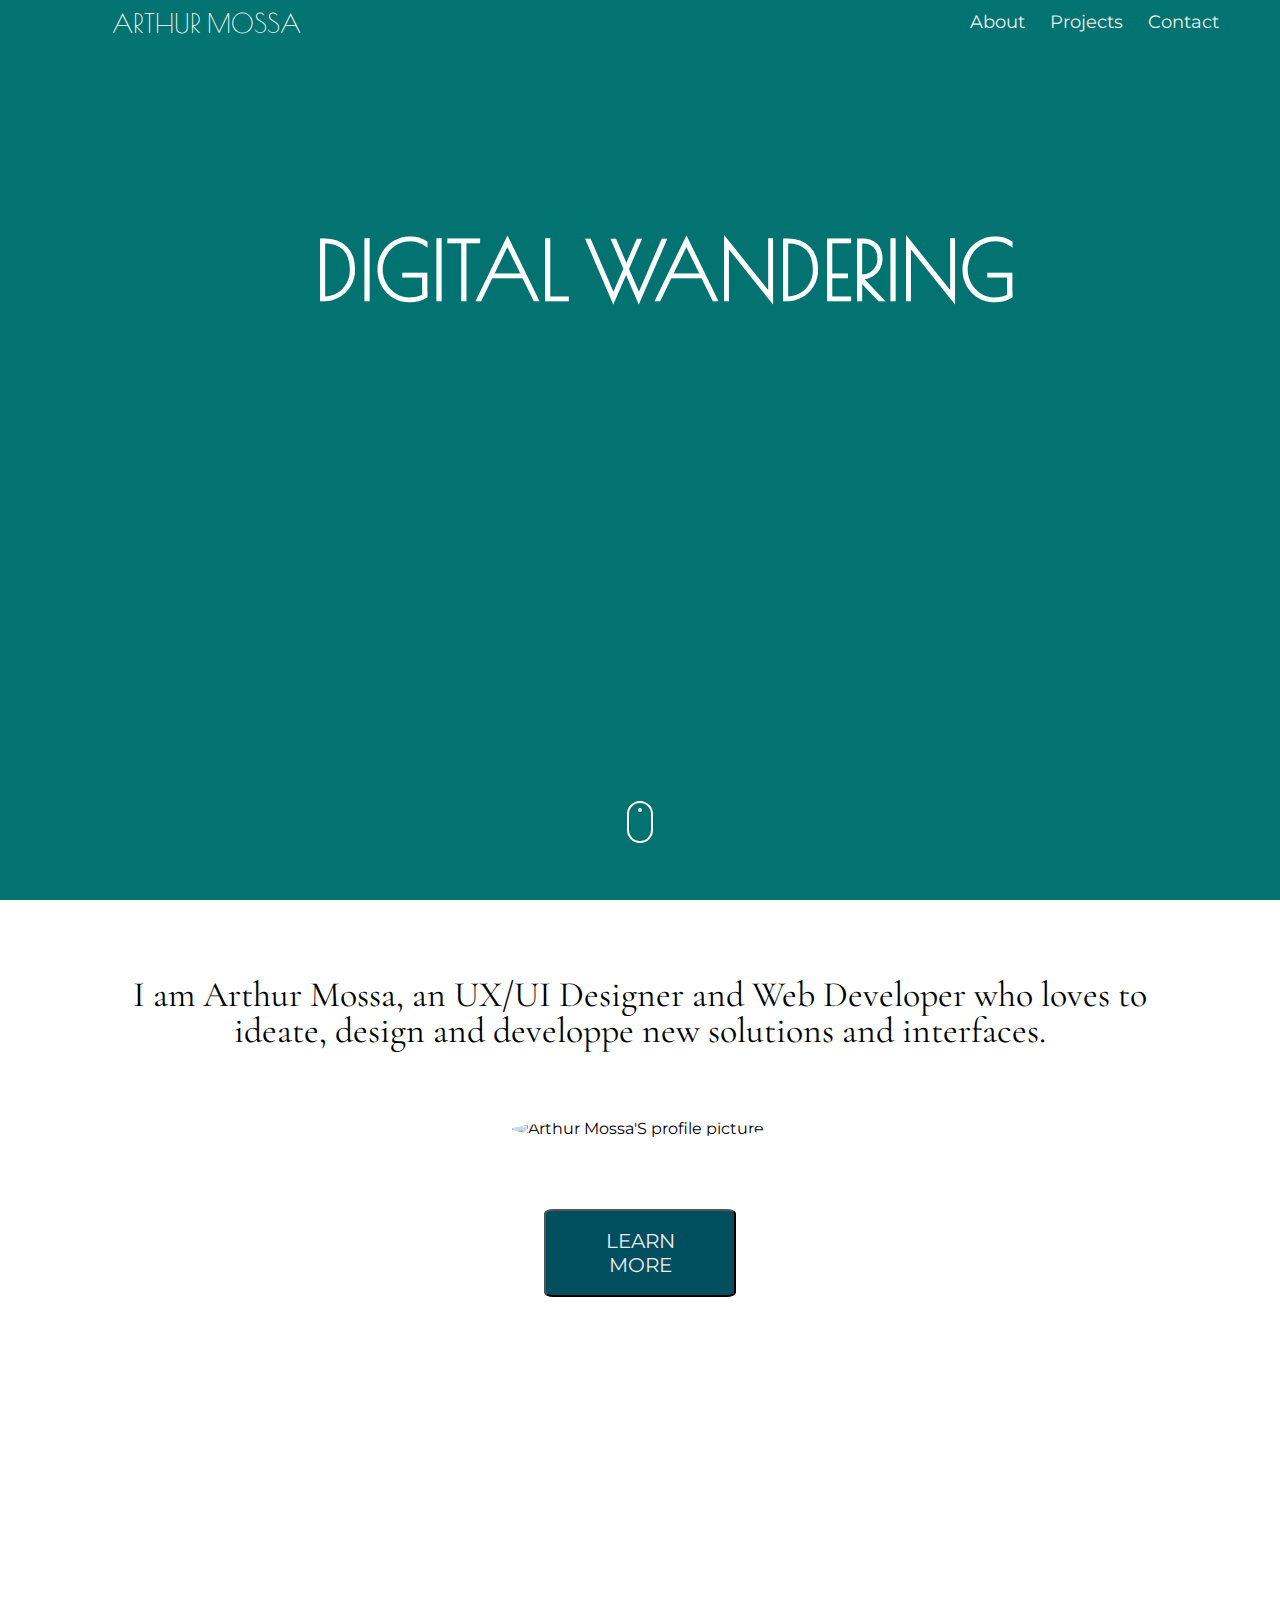
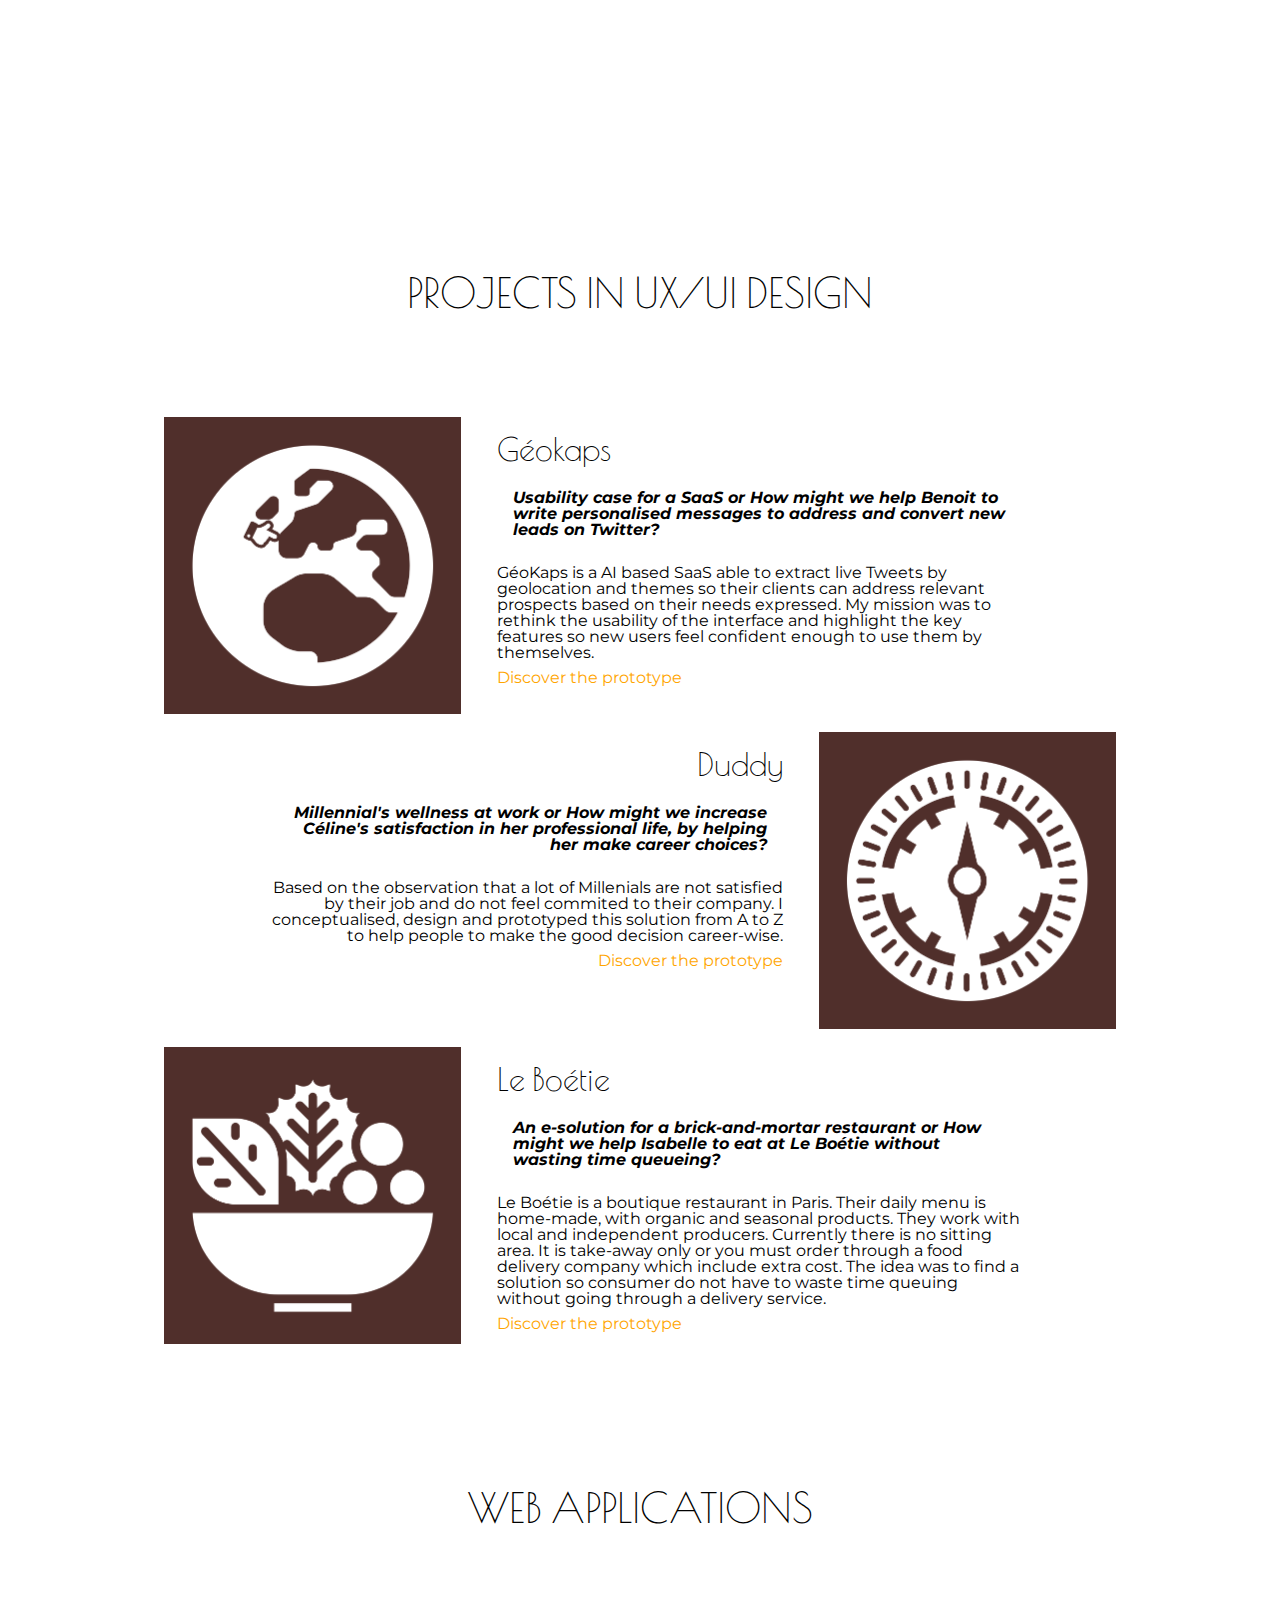
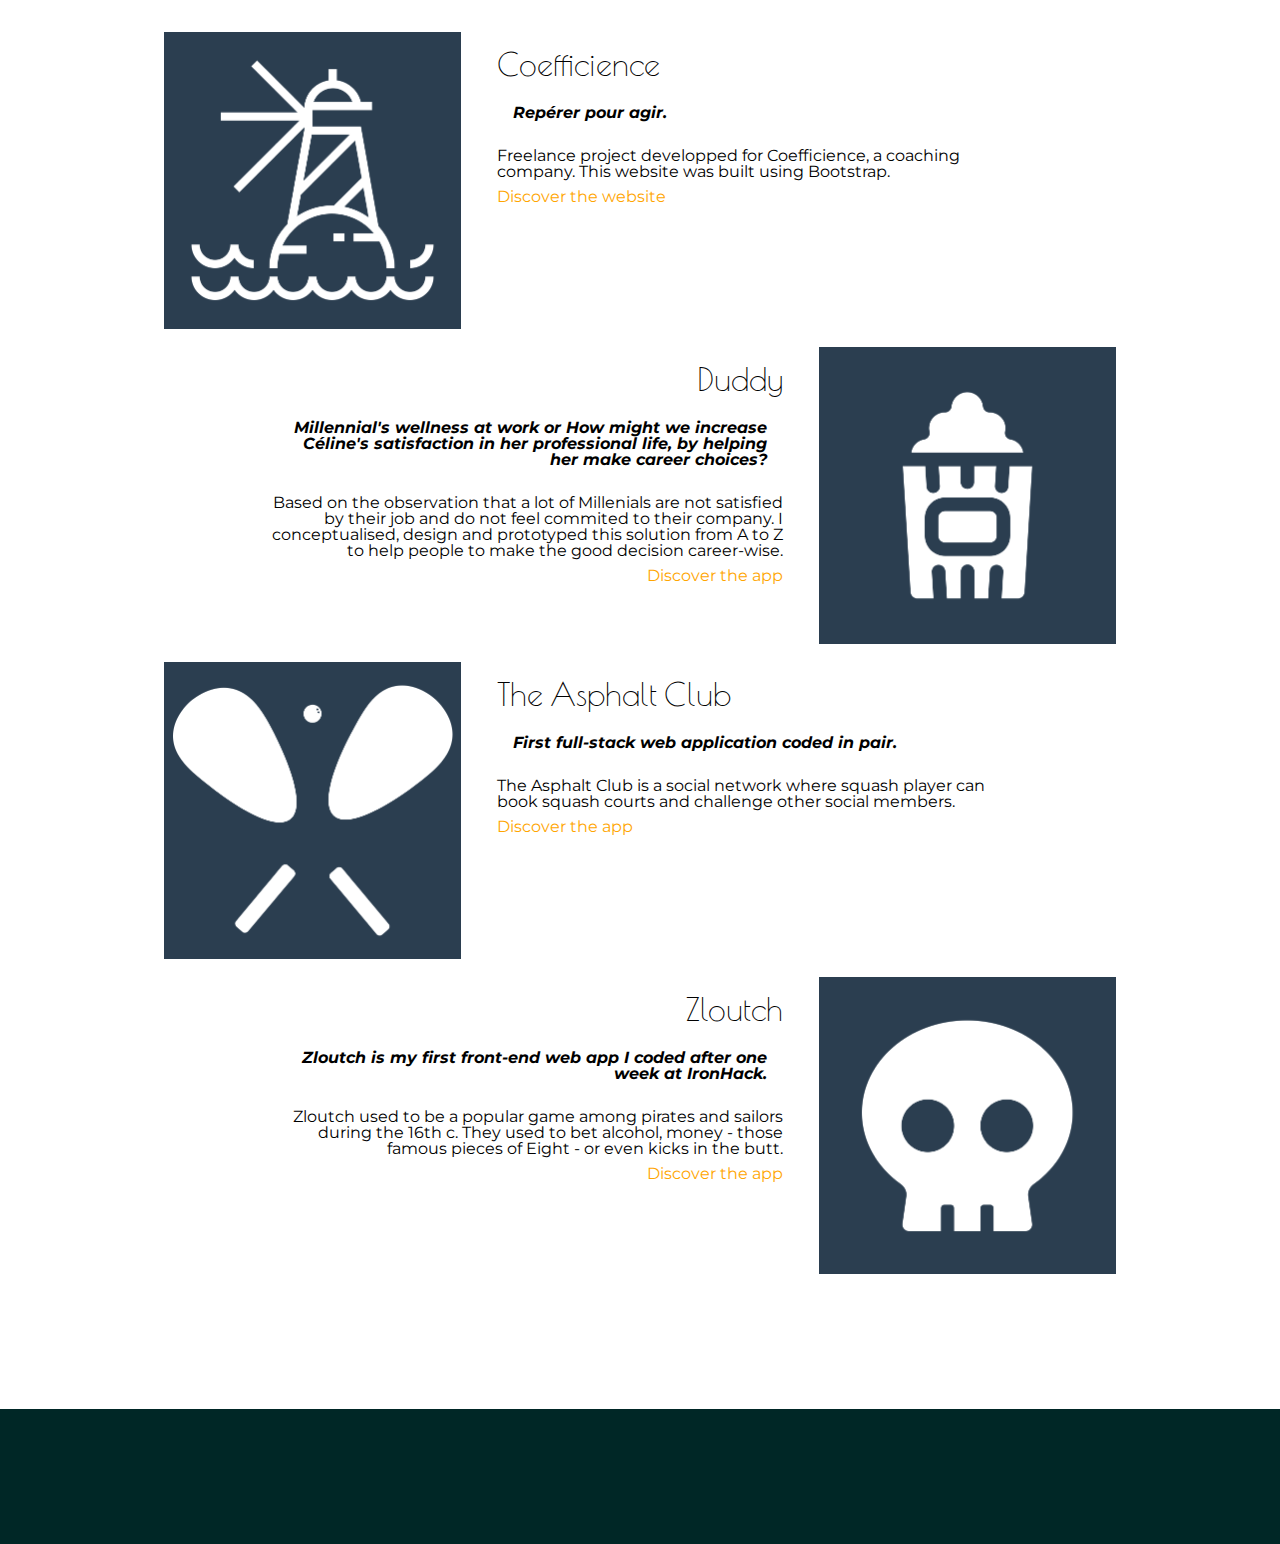
==== index.html @ cae5b8bb "Each projects upadted with links - missing 2nd project webdev" ====
<!DOCTYPE html>
<html lang="en">

<head>
  <meta charset="UTF-8" />
  <meta name="viewport" content="width=device-width, initial-scale=1.0" />
  <meta http-equiv="X-UA-Compatible" content="ie=edge" />
  <title>Arthur Mossa</title>

  <!-- link Google Font -->
  <link
    href="https://fonts.googleapis.com/css?family=Cormorant+Garamond|Montserrat|Playfair+Display|Poiret+One|Raleway|Roboto|Volkhov"
    rel="stylesheet" />

  <!-- link FontAwesome -->
  <link rel="stylesheet" href="https://use.fontawesome.com/releases/v5.8.1/css/all.css"
    integrity="sha384-50oBUHEmvpQ+1lW4y57PTFmhCaXp0ML5d60M1M7uH2+nqUivzIebhndOJK28anvf" crossorigin="anonymous" />

  <!-- link Reset sheet -->
  <link rel="stylesheet" href="css/reset.css" />

  <!-- link Styling sheet -->
  <link rel="stylesheet" href="css/style.css" />
</head>

<body>
  <header>
    <div class="artboard_navbar">
      <!-- this is my responsive navbar using just CSS and HTML -->
      <div class="nav">
        <input type="checkbox" id="nav-check" />
        <div class="nav-header">
          <div class="nav-title" id="logo">
            ARTHUR MOSSA
          </div>
        </div>

        <!-- burger button-->
        <div class="nav-btn">
          <label for="nav-check">
            <span></span>
            <span></span>
            <span></span>
          </label>
        </div>

        <div class="nav-links">
          <a href="#about">About</a>
          <a href="#projects">Projects</a>
          <a href="#contact">Contact</a>
        </div>
      </div>

      <!-- header: main picture and catch phrase -->

      <!-- <header> -->
      <h1>DIGITAL WANDERING</h1>
      <!-- <h3>
          Shall we put somme text here?
        </h3> -->
      <span class="mouse"></span>
    </div>

  </header>

  <main class="artboard">
    <!-- SECTION 1: WHO AM I -->
    <section id="about">
      <!-- Header About section  -->
      <div id="about_header">

        <div id="about_description_header">
          <h4>
            I am Arthur Mossa, an UX/UI Designer and Web Developer who
            loves to </br>ideate, design and developpe new solutions and
            interfaces.
          </h4>
        </div>
        <div id="img_container">
          <img src="./img/profil_pic/smilling_square.png" alt="Arthur Mossa'S profile picture" id="profile_pic" />
        </div>

        <div id="btn_cv">
          <button>
            <a href="./img/CV Arthur Mossa (EN) 2019.pdf" target="_blank">
              LEARN MORE
            </a>
          </button>
        </div>

      </div>
    </section>

    <!-- SECTION 2: MY UX/UI PROJECTS -->
    <section id="projects">
      <h3>PROJECTS IN UX/UI DESIGN</h3>

      <div class="card_left project_card">
        <img src="img/ux_ui/globe.png" alt="A globe displaying Europe" />

        <div class="text_card_left">
          <h2>Géokaps</h2>
          <h6>
            Usability case for a SaaS or How might we help Benoit to write
            personalised messages to address and convert new leads on Twitter?
          </h6>
          <p>
            GéoKaps is a AI based SaaS able to extract live Tweets by geolocation and themes so their clients can
            address relevant prospects based on their needs expressed.
            My mission was to rethink the usability of the interface and highlight the key features so new users feel
            confident enough to use them by themselves.
          </p>
          <a href="https://www.youtube.com/watch?v=MQBFed5r-iM" class="read_more" target="_blank">Discover the
            prototype</a>
        </div>
      </div>

      <div class="card_right project_card">
        <div class="text_card_right">
          <h2>Duddy</h2>
          <h6>
            Millennial's wellness at work or How might we increase Céline's
            satisfaction in her professional life, by helping her make career
            choices?
          </h6>
          <p>
            Based on the observation that a lot of Millenials are not satisfied by their job and do not feel commited
            to their company. I conceptualised, design and prototyped this solution from A to Z to help people to make
            the good decision career-wise.
          </p>

          <a href="https://youtu.be/adYXzMiNlMA" class="read_more" target="_blank">Discover the prototype</a>
        </div>
        <img src="img/ux_ui/compass_2.png" alt="A compass to navigate" />
      </div>
      <div class="card_left project_card">
        <img src="img/ux_ui/bowl.png" alt="A bowl with some salad" />

        <div class="text_card_left">
          <h2>Le Boétie</h2>
          <h6>
            An e-solution for a brick-and-mortar restaurant or How might we
            help Isabelle to eat at Le Boétie without wasting time queueing?
          </h6>
          <p>
            Le Boétie is a boutique restaurant in Paris. Their daily menu is home-made, with organic and seasonal
            products. They work with local and independent producers. Currently there is no sitting area. It is
            take-away only or you must order through a food delivery company which include extra cost. The idea was to
            find a solution so consumer do not have to waste time queuing without going through a delivery service.
          </p>
          <a href="https://youtu.be/seO9lm7j61E" class="read_more" target="_blank">Discover the prototype</a>
        </div>
      </div>

    </section>

    <!-- SECTION 3: MY WEB DEV PROJECTS -->
    <section id="projects">
      <h3>WEB APPLICATIONS</h3>
      <div class="card_left project_card">
        <img src="img/web_dev/lighthouse_3.png" alt="Lighthouse lighting during the night" />

        <div class="text_card_left">
          <h2>Coefficience</h2>
          <h6>
            Repérer pour agir.
          </h6>
          <p>
            Freelance project developped for Coefficience, a coaching company. This website was built using Bootstrap.
          </p>
          <a href="http://coefficience.net/" class="read_more" target="_blank">Discover the website</a>
        </div>
      </div>

      <div class="card_right project_card">
        <div class="text_card_right">
          <h2>Duddy</h2>
          <h6>
            Millennial's wellness at work or How might we increase Céline's
            satisfaction in her professional life, by helping her make career
            choices?
          </h6>
          <p>
            Based on the observation that a lot of Millenials are not satisfied by their job and do not feel commited
            to their company. I conceptualised, design and prototyped this solution from A to Z to help people to make
            the good decision career-wise.
          </p>

          <a href="https://youtu.be/adYXzMiNlMA" class="read_more" target="_blank">Discover the app</a>
        </div>
        <img src="img/web_dev/popcorn.png" alt="Pop-corn for a movie" />
      </div>

      <div class="card_left project_card">
        <img src="img/web_dev/squash.png" alt="Squash rackets" />

        <div class="text_card_left">
          <h2>The Asphalt Club</h2>
          <h6>
            First full-stack web application coded in pair.
          </h6>
          <p>
            The Asphalt Club is a social network where squash player can book squash courts and challenge other social
            members.
          </p>
          <a href="https://lit-cliffs-78173.herokuapp.com/" class="read_more" target="_blank">Discover the app</a>
        </div>
      </div>

      <div class="card_right project_card">
        <div class="text_card_right">
          <h2>Zloutch</h2>
          <h6>Zloutch is my first front-end web app I coded after one week at IronHack.</h6>
          <p>
            Zloutch used to be a popular game among pirates and sailors during the 16th c. They used to bet alcohol,
            money - those famous pieces of Eight - or even kicks in the butt.
          </p>

          <a href="https://qodibop.github.io/Zloutch/" class="read_more" target="_blank">Discover the app</a>
        </div>
        <img src="img/web_dev/skull.png" alt="Pirate Skull" />
      </div>
    </section>

  </main>

  <footer id="contact">
    <a href="linkedin.com/arthurmossa" target="_blank"><i class="fab fa-linkedin-in"></i></a>
    <a href="mailto:arthur.mossa@gmail.com" target="_blank"><i class="fas fa-envelope"></i></a>
    <a href="medium.com/@arthurmossa" target="_blank"><i class="fab fa-medium-m"></i></a>
    <a href="https://github.com/Qodibop/" target="_blank"><i class="fab fa-github"></i></a>
  </footer>
</body>

</html>
---- css/style.css ----
/* FONT FAMILIES SELECTION


font-family: 'Poiret One', cursive;
font-family: 'Cormorant Garamond', serif;
font-family: 'Montserrat', sans-serif;
(font-family: 'Raleway', sans-serif;)
font-family: 'Volkhov', serif;

OTHER FONTFACES CHOICES:

font-family: 'Playfair Display', serif;
font-family: 'Roboto', sans-serif;

 */

/* COLOR PANEL 
light_grey: rgb(151, 173, 156);
light_blue: rgb(2, 115, 113);
primary-blue: rgb(0, 78, 94);

dark_green: rgb(58, 55, 18);
black: rgb(11, 15, 24);

dark_brown: rgb(70, 54, 32);
light_brown: rgb(109, 70, 16);
*/

* {
  box-sizing: border-box;
}

body {
  margin: 0px;
  font-family: "Montserrat", sans-serif;
  font-size: 16px;
}

h1 {
  font-family: "Poiret One", cursive;
  font-size: 5rem;
  font-weight: 600;
  text-align: center;
  padding: 20vh 0 1.5rem;
  color: white;
}

h2 {
  font-family: "Poiret One", cursive;
  font-size: 2rem;
  padding: 1rem 0;
}

h3 {
  font-family: "Poiret One", cursive;
  font-size: 2.6rem;
  text-align: center;
  padding: 0.5rem 5vw 3vh;
  height: 15vh;
}

h4 {
  font-family: "Cormorant Garamond", serif;
  font-size: 2.8vw;
  text-align: center;
  padding: 2vh 10vw;
}

h5 {
  font-family: "Cormorant Garamond", serif;
  font-weight: bold;
  font-size: 1rem;
}

h6 {
  font-style: italic;
  font-weight: bold;
  margin: 0 1rem 1vh;
}

/* NAVBAR SECTION */

.artboard_navbar {
  padding-left: 8vw;
  padding-right: 4vw;
}

.nav {
  height: 50px;
  width: 100%;
  /* background-color: #4d4d4d; */
  position: relative;
}

.nav > .nav-header {
  display: inline;
}

.nav > .nav-header > .nav-title {
  font-family: "Poiret One", cursive;
  display: inline-block;
  font-size: 26px;
  color: #fff;
  padding: 10px 10px 10px 10px;
}

.nav > .nav-btn {
  display: none;
}

.nav > .nav-links {
  display: inline;
  float: right;
  font-size: 18px;
}

.nav > .nav-links > a {
  display: inline-block;
  padding: 13px 10px 13px 10px;
  text-decoration: none;
  color: #efefef;
}

.nav > .nav-links > a:hover {
  color: orange;
  text-decoration: underline;
  weight: 400;
}

.nav > #nav-check {
  display: none;
}

@media (max-width: 700px) {
  .nav > .nav-btn {
    display: inline-block;
    position: absolute;
    right: 0px;
    top: 0px;
  }
  .nav > .nav-btn > label {
    display: inline-block;
    width: 50px;
    height: 50px;
    padding: 13px;
  }
  .nav > .nav-btn > label:hover,
  .nav #nav-check:checked ~ .nav-btn > label {
    background-color: rgba(0, 0, 0, 0.3);
  }
  .nav > .nav-btn > label > span {
    display: block;
    width: 25px;
    height: 10px;
    border-top: 2px solid #eee;
  }
  .nav > .nav-links {
    position: absolute;
    display: block;
    width: 100%;
    background-color: #333;
    height: 0px;
    transition: all 0.3s ease-in;
    overflow-y: hidden;
    top: 50px;
    left: 0px;
  }
  .nav > .nav-links > a {
    display: block;
    width: 100%;
  }
  .nav > #nav-check:not(:checked) ~ .nav-links {
    height: 0px;
  }
  .nav > #nav-check:checked ~ .nav-links {
    height: calc(100vh - 50px);
    overflow-y: auto;
  }
}

/* HEADER SECTION */

header {
  background-color: rgb(2, 115, 113); /* Used if the image is unavailable */
  /* min-height: calc(100vh - 50px); */
  background-image: url(../img/bg_adventure.png);
  min-height: 100vh;
  background-position: center; /* Center the image */
  background-repeat: no-repeat; /* Do not repeat the image */
  background-size: cover; /* Resize the background image to cover the entire container */
}

/* SCROLL BEAN */
.mouse {
  width: 26px;
  height: 42px;
  border: 2px solid #fff;
  border-radius: 24px;
  position: absolute;
  bottom: 0;
  left: 50%;
  transform: translate(-50%, -50%);
  cursor: pointer;
  margin-bottom: 4vh;
}
.mouse:after {
  content: "";
  position: absolute;
  top: 5px;
  left: 50%;
  margin-left: -2px;
  background-color: #fff;
  border-radius: 100%;
  width: 4px;
  height: 4px;
  opacity: 1;
  -webkit-transform: translateY(0px) scaleY(1) scaleX(1) translateZ(0px);
  transform: translateY(0px) scaleY(1) scaleX(1) translateZ(0px);
  -webkit-animation: scroll 1.5s -1s cubic-bezier(0.68, -0.55, 0.265, 1.55) infinite;
  animation: scroll 1.5s -1s cubic-bezier(0.68, -0.55, 0.265, 1.55) infinite;
}
@-webkit-keyframes scroll {
  0%,
  20% {
    -webkit-transform: translateY(0px) scaleY(1) scaleX(1) translateZ(0px);
    transform: translateY(0px) scaleY(1) scaleX(1) translateZ(0px);
  }
  10% {
    -webkit-transform: translateY(0px) scaleY(1.2) scaleX(1.2) translateZ(0px);
    transform: translateY(0px) scaleY(1.2) scaleX(1.2) translateZ(0px);
    opacity: 1;
  }
  100% {
    -webkit-transform: translateY(20px) scaleY(2.5) scaleX(0.5) translateZ(0px);
    transform: translateY(20px) scaleY(2.5) scaleX(0.5) translateZ(0px);
    opacity: 0.01;
  }
}
@keyframes scroll {
  0%,
  20% {
    -webkit-transform: translateY(0px) scaleY(1) scaleX(1) translateZ(0px);
    transform: translateY(0px) scaleY(1) scaleX(1) translateZ(0px);
  }
  10% {
    -webkit-transform: translateY(0px) scaleY(1.2) scaleX(1.2) translateZ(0px);
    transform: translateY(0px) scaleY(1.2) scaleX(1.2) translateZ(0px);
    opacity: 1;
  }
  100% {
    -webkit-transform: translateY(20px) scaleY(2.5) scaleX(0.5) translateZ(0px);
    transform: translateY(20px) scaleY(2.5) scaleX(0.5) translateZ(0px);
    opacity: 0.01;
  }
}
/* SECTION 1: ABOUT */

#about {
  min-height: 100vh;
  margin: 2rem 0;
  display: flex;
  flex-direction: column;
  align-content: center;
}

#about_header > img {
  margin-left: 5%;
}

#about_description_header {
  display: flex;
  flex-direction: column;
  margin: 3vh 0 6vh;
}

#img_container {
  display: flex;
  justify-content: center;
}

#profile_pic {
  width: 20vw;
  border-radius: 100%;
  margin: 0 1vw;
}

#btn_cv {
  display: flex;
  justify-content: center;
}

button > a {
  color: #efefef;
  text-decoration: none;
}

#btn_cv > button {
  width: 15vw;
  padding: 2vh 2vw;
  background-color: rgb(0, 78, 94);
  font-family: "Montserrat", sans-serif;
  font-size: 20px;
  color: #efefef;
  border-radius: 5%;
  text-decoration: none;
  margin: 8vh 0;
}

/* SECTION 2: PORTFOLIO */

#projects {
  min-height: 100vh;
  margin-bottom: 15vh;
}
.card_left,
.card_right {
  display: flex;
  flex-direction: row;
  max-height: 33vh;
}

.card_left > img,
.card_right > img {
  max-width: 33vh;
  margin: 0 4vh;
}

.text_card_right {
  text-align: right;
}

.text_card_right > p,
.text_card_right > h6 {
  padding: 1vh 0 1vh 10vw;
}

.text_card_left > p,
.text_card_left > h6 {
  padding: 1vh 10vw 1vh 0;
}

/* .text_card_left > h2 {
  padding: 0 0 ;
} */
.text_card_right > h2 {
  text-align: right;
}

.project_card {
  margin: 2vh 10vw;
}

.read_more {
  color: orange;
  text-decoration: none;
  margin-top: 2vh;
}

.read_more:hover {
  color: orange;
  text-decoration: underline;
  margin-top: 2vh;
}
/* FOOTER */

footer {
  background-color: #002726;
  height: 15vh;
  display: flex;
  flex-direction: row;
  justify-content: center;
}

footer > a {
  margin: auto 2rem;
}

footer > a > i {
  font-size: 2rem;
  text-decoration: none;
  color: white;
}
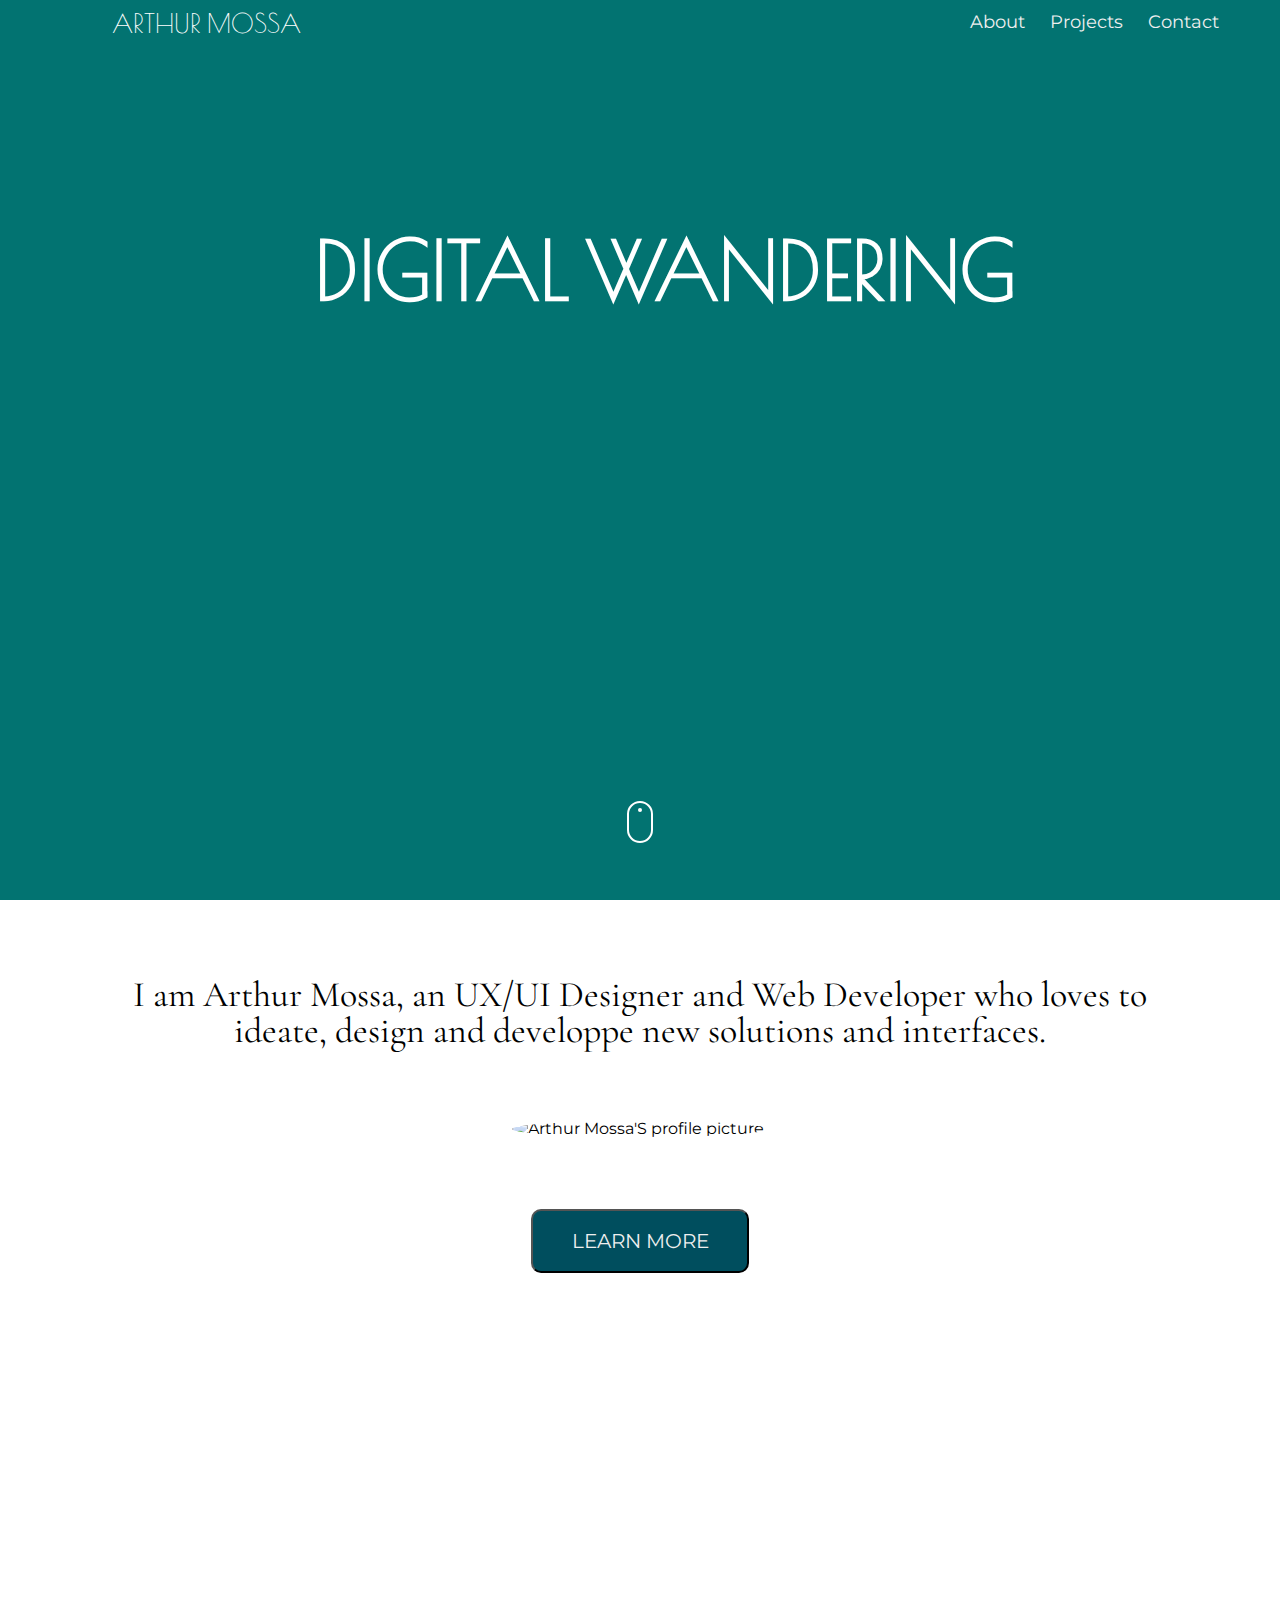
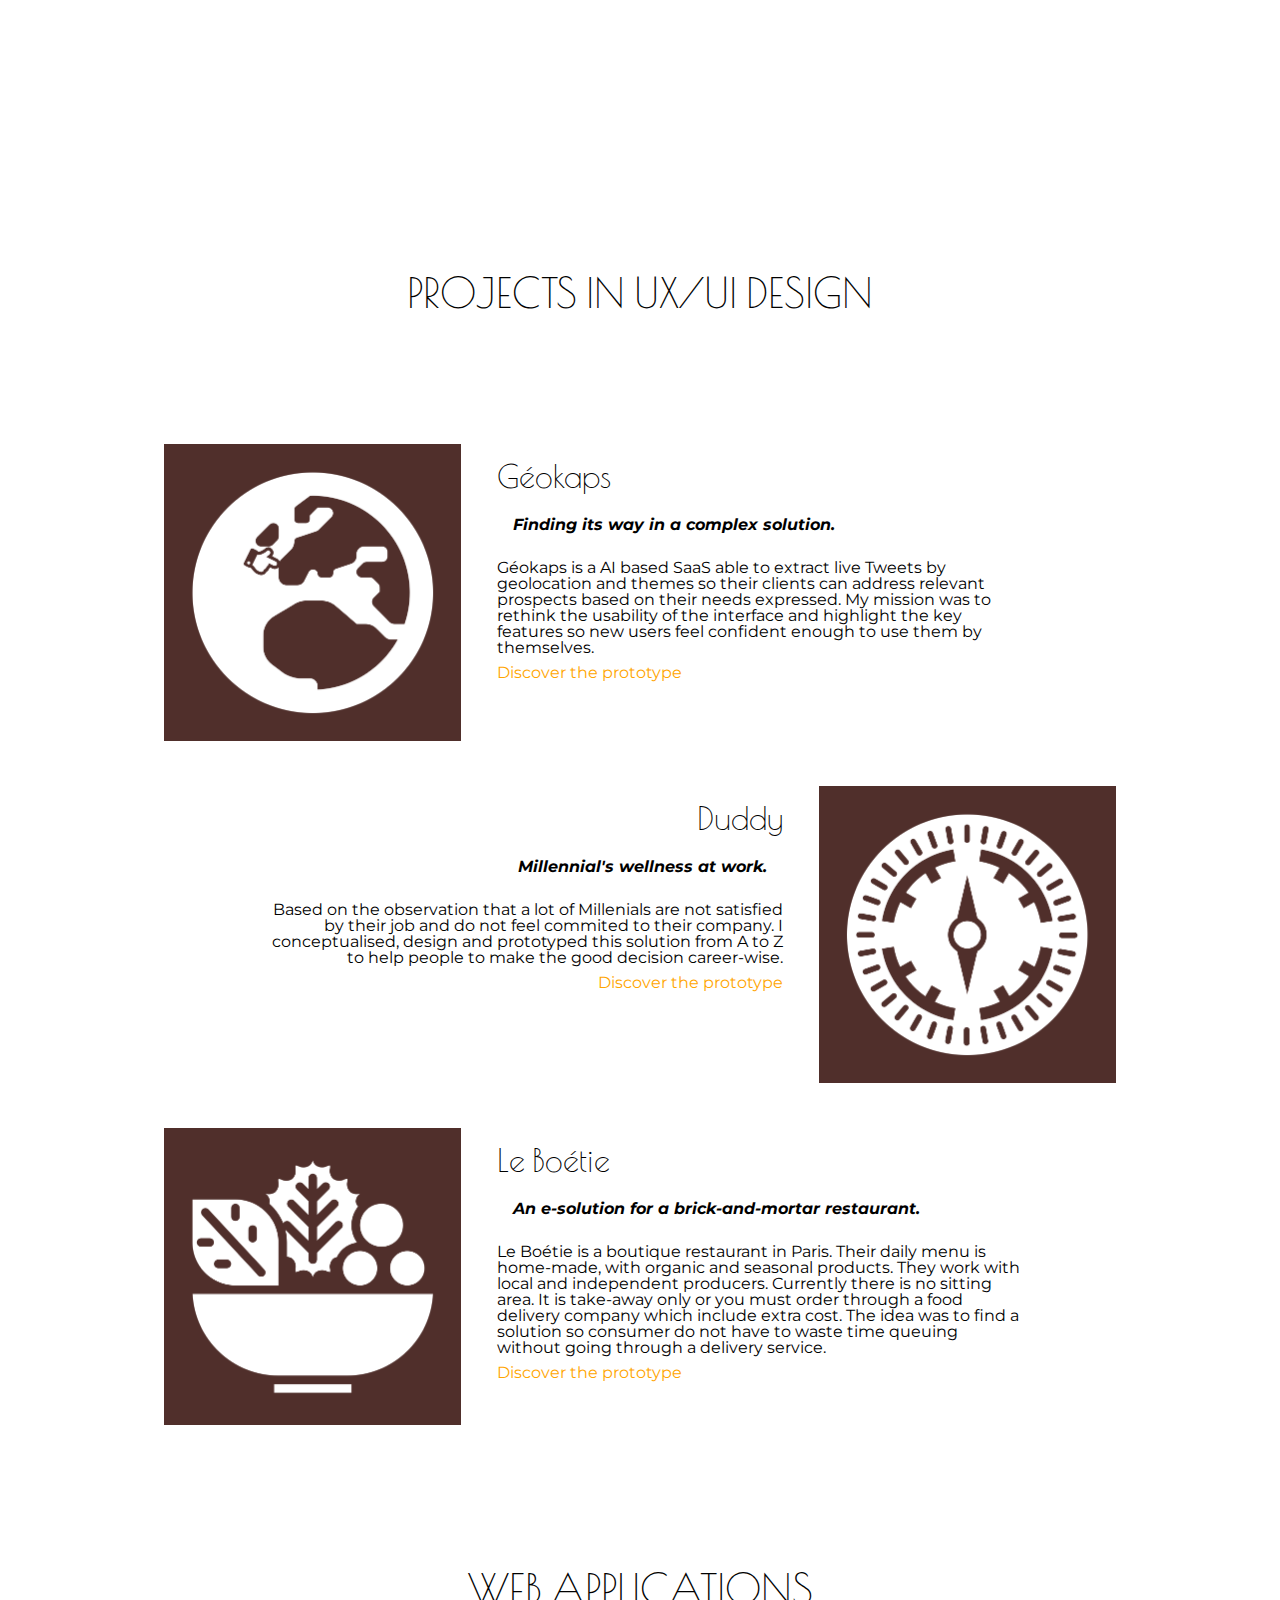
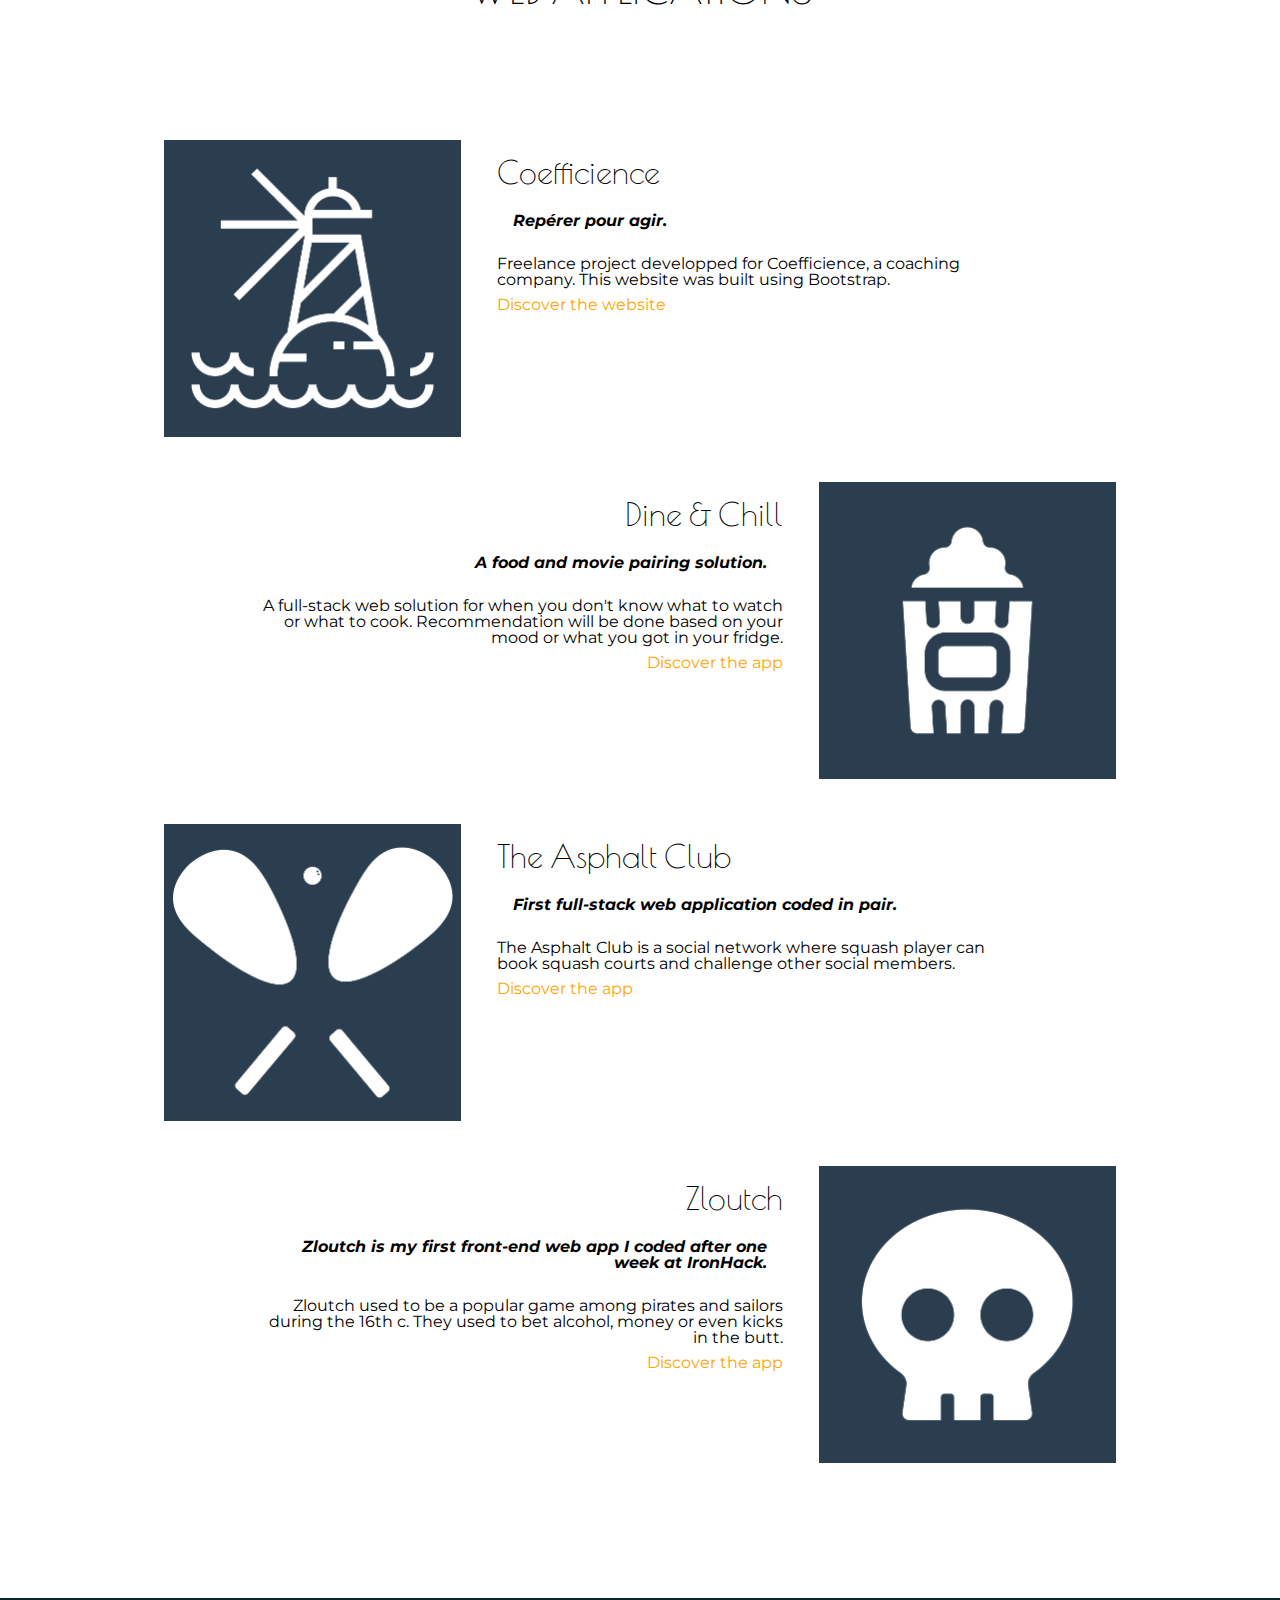
==== commit edf2eab0: "Portfolio version Beta 1.0" ====
--- a/index.html
+++ b/index.html
@@ -101,11 +101,10 @@
         <div class="text_card_left">
           <h2>Géokaps</h2>
           <h6>
-            Usability case for a SaaS or How might we help Benoit to write
-            personalised messages to address and convert new leads on Twitter?
-          </h6>
-          <p>
-            GéoKaps is a AI based SaaS able to extract live Tweets by geolocation and themes so their clients can
+            Finding its way in a complex solution.
+          </h6>
+          <p>
+            Géokaps is a AI based SaaS able to extract live Tweets by geolocation and themes so their clients can
             address relevant prospects based on their needs expressed.
             My mission was to rethink the usability of the interface and highlight the key features so new users feel
             confident enough to use them by themselves.
@@ -119,9 +118,7 @@
         <div class="text_card_right">
           <h2>Duddy</h2>
           <h6>
-            Millennial's wellness at work or How might we increase Céline's
-            satisfaction in her professional life, by helping her make career
-            choices?
+            Millennial's wellness at work.
           </h6>
           <p>
             Based on the observation that a lot of Millenials are not satisfied by their job and do not feel commited
@@ -139,8 +136,7 @@
         <div class="text_card_left">
           <h2>Le Boétie</h2>
           <h6>
-            An e-solution for a brick-and-mortar restaurant or How might we
-            help Isabelle to eat at Le Boétie without wasting time queueing?
+            An e-solution for a brick-and-mortar restaurant.
           </h6>
           <p>
             Le Boétie is a boutique restaurant in Paris. Their daily menu is home-made, with organic and seasonal
@@ -174,21 +170,19 @@
 
       <div class="card_right project_card">
         <div class="text_card_right">
-          <h2>Duddy</h2>
-          <h6>
-            Millennial's wellness at work or How might we increase Céline's
-            satisfaction in her professional life, by helping her make career
-            choices?
-          </h6>
-          <p>
-            Based on the observation that a lot of Millenials are not satisfied by their job and do not feel commited
-            to their company. I conceptualised, design and prototyped this solution from A to Z to help people to make
-            the good decision career-wise.
-          </p>
-
-          <a href="https://youtu.be/adYXzMiNlMA" class="read_more" target="_blank">Discover the app</a>
-        </div>
-        <img src="img/web_dev/popcorn.png" alt="Pop-corn for a movie" />
+          <h2>Dine & Chill</h2>
+          <h6>
+            A food and movie pairing solution.
+          </h6>
+          <p>
+            A full-stack web solution for when you don't know what to watch or what to cook. Recommendation will be done
+            based on your mood or what you got in your fridge.
+          </p>
+
+          <a href="https://github.com/dudydude/arthur-and-arthur-3rd-project" class="read_more" target="_blank">Discover
+            the app</a>
+        </div>
+        <img src="img/web_dev/popcorn.png" alt="Pop-corn to eat in front of a movie" />
       </div>
 
       <div class="card_left project_card">
@@ -213,7 +207,7 @@
           <h6>Zloutch is my first front-end web app I coded after one week at IronHack.</h6>
           <p>
             Zloutch used to be a popular game among pirates and sailors during the 16th c. They used to bet alcohol,
-            money - those famous pieces of Eight - or even kicks in the butt.
+            money or even kicks in the butt.
           </p>
 
           <a href="https://qodibop.github.io/Zloutch/" class="read_more" target="_blank">Discover the app</a>
--- a/css/style.css
+++ b/css/style.css
@@ -295,13 +295,12 @@
 }
 
 #btn_cv > button {
-  width: 15vw;
-  padding: 2vh 2vw;
+  padding: 2vh 3vw;
   background-color: rgb(0, 78, 94);
   font-family: "Montserrat", sans-serif;
   font-size: 20px;
   color: #efefef;
-  border-radius: 5%;
+  border-radius: 10px;
   text-decoration: none;
   margin: 8vh 0;
 }
@@ -317,6 +316,7 @@
   display: flex;
   flex-direction: row;
   max-height: 33vh;
+  margin: 5vh 10vw;
 }
 
 .card_left > img,
@@ -339,15 +339,8 @@
   padding: 1vh 10vw 1vh 0;
 }
 
-/* .text_card_left > h2 {
-  padding: 0 0 ;
-} */
 .text_card_right > h2 {
   text-align: right;
-}
-
-.project_card {
-  margin: 2vh 10vw;
 }
 
 .read_more {
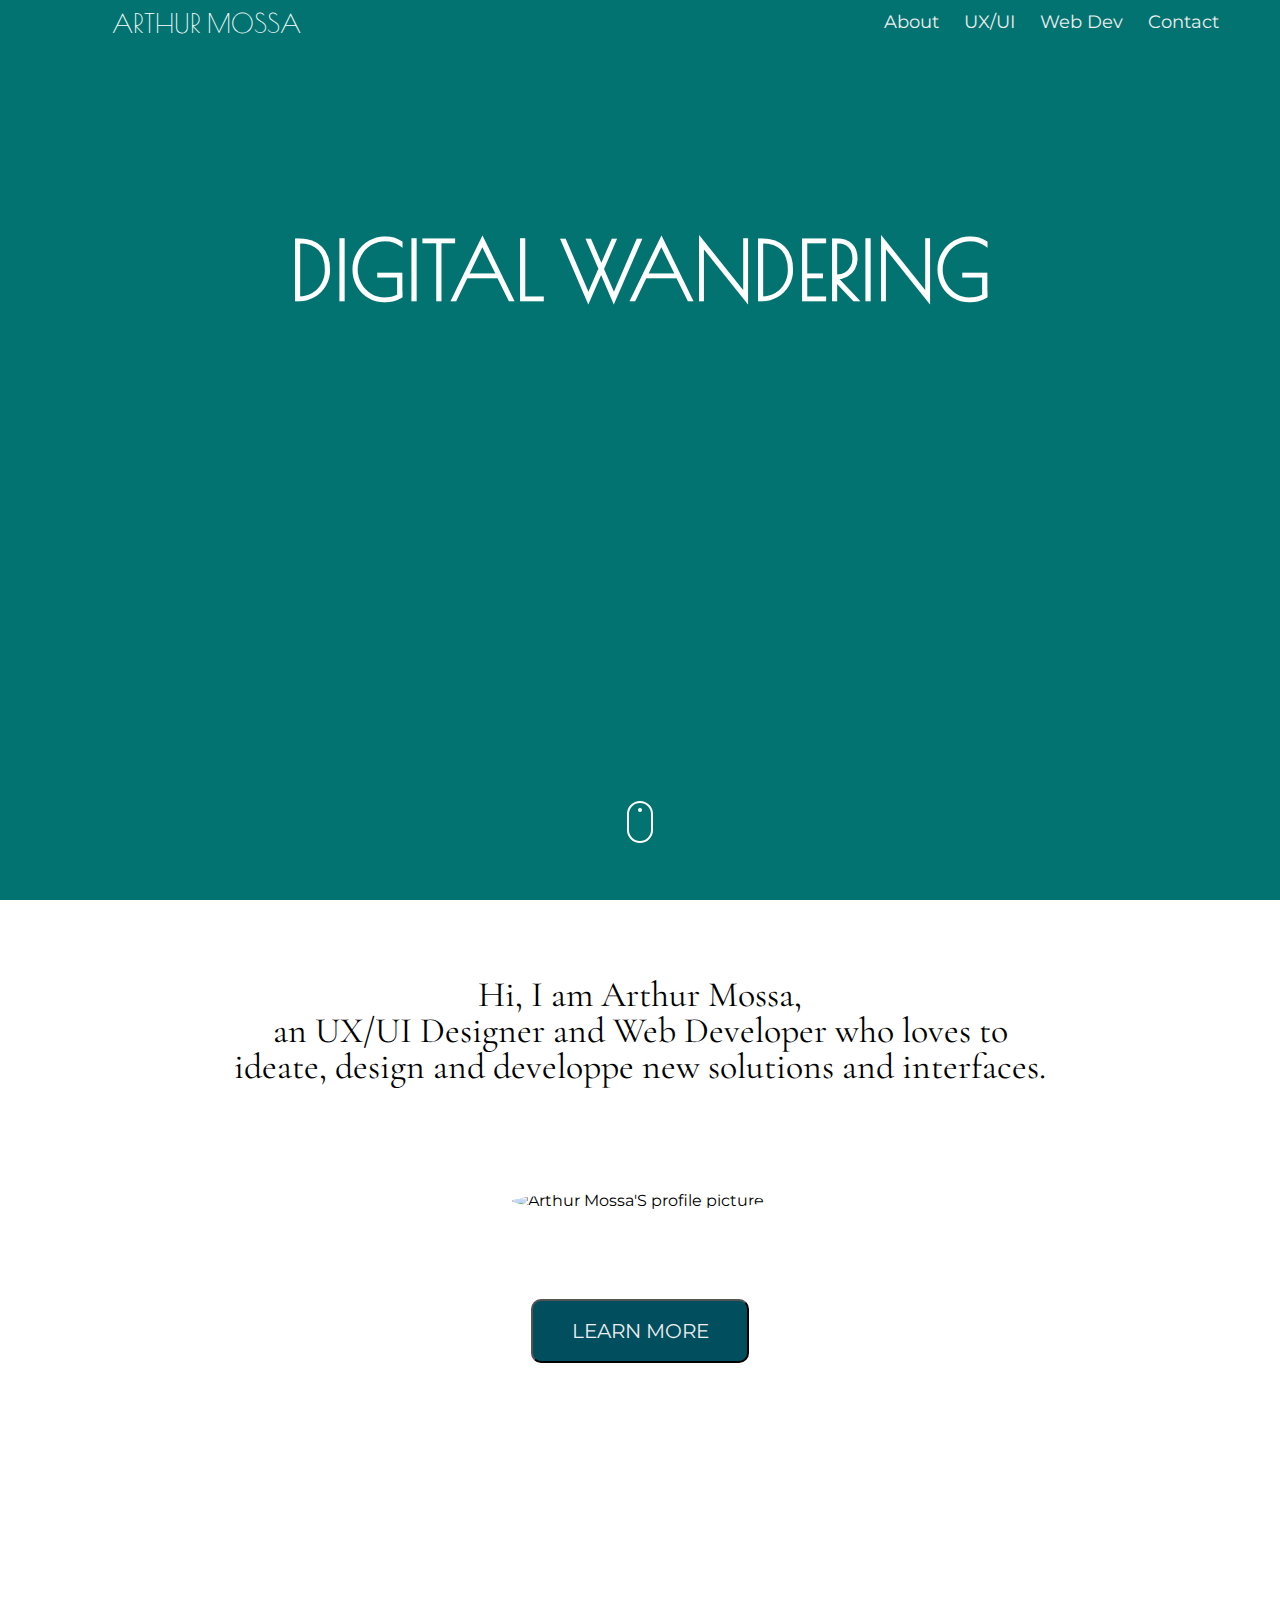
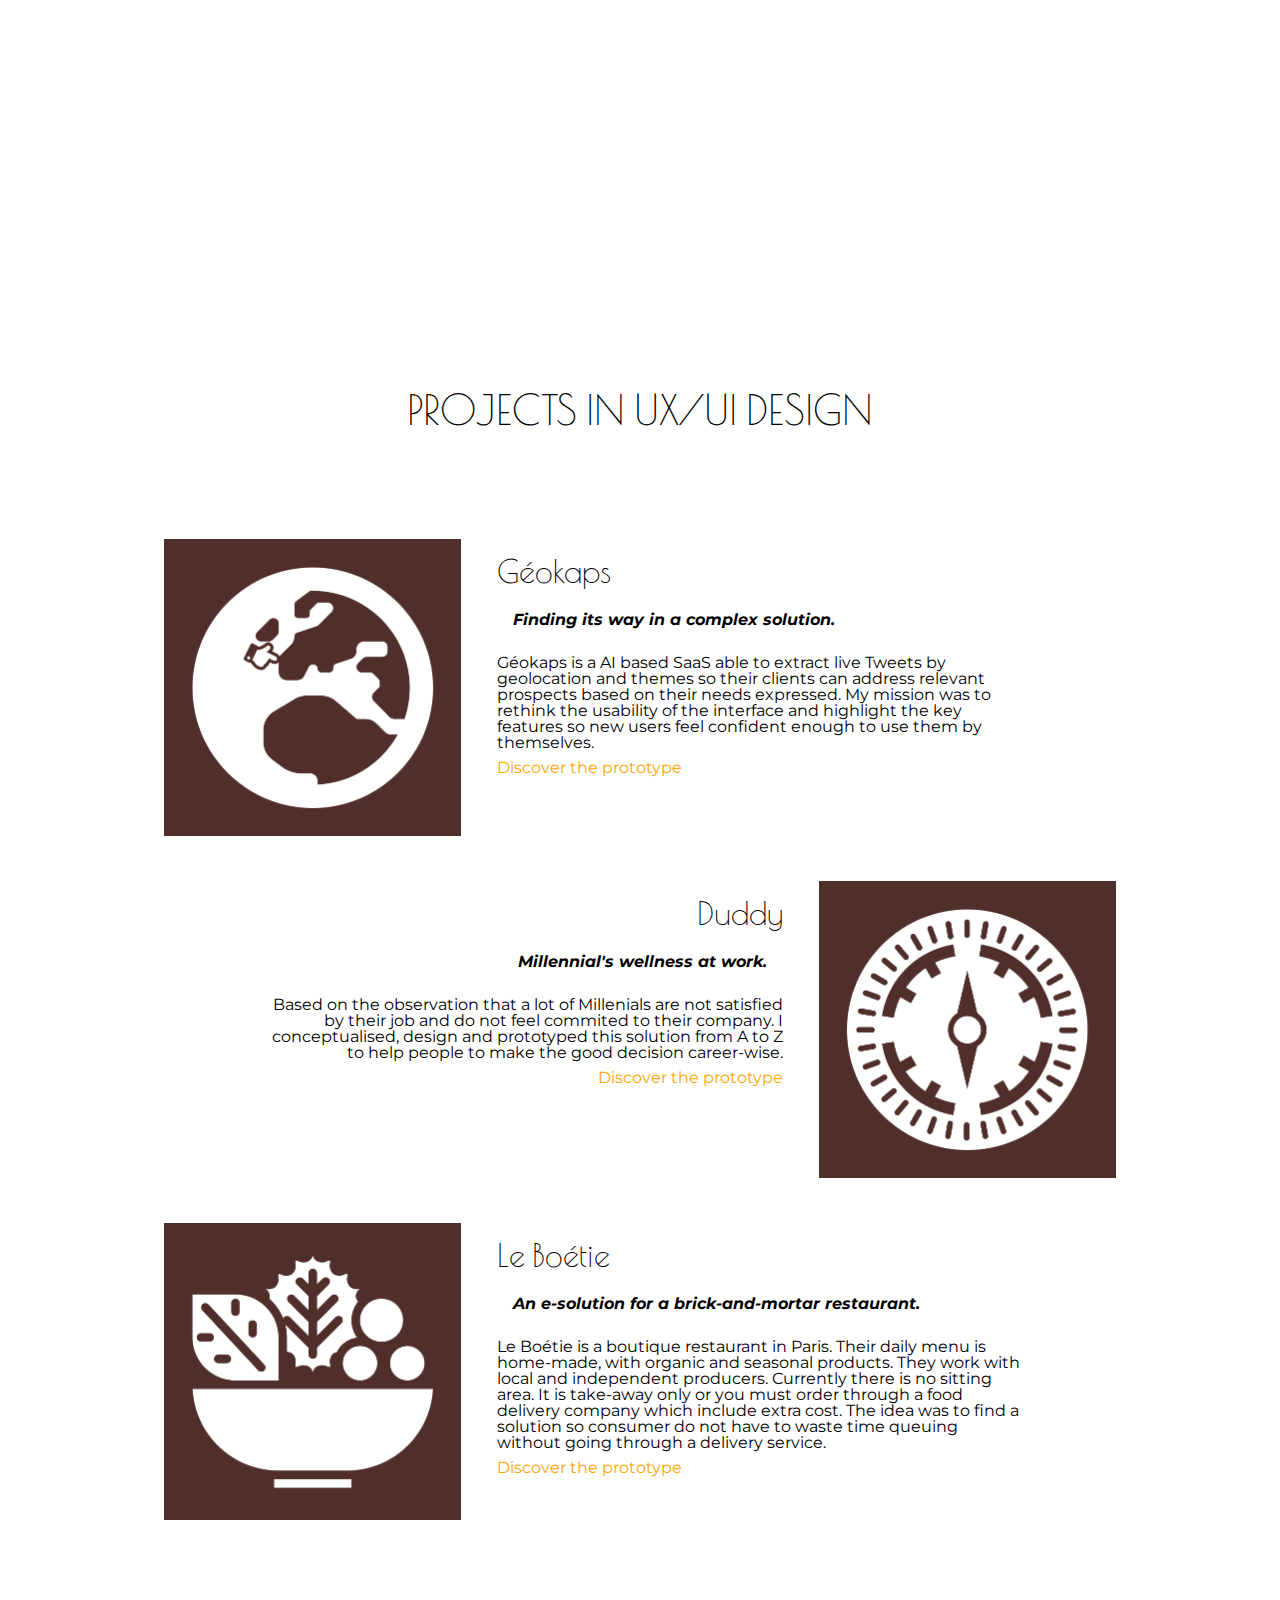
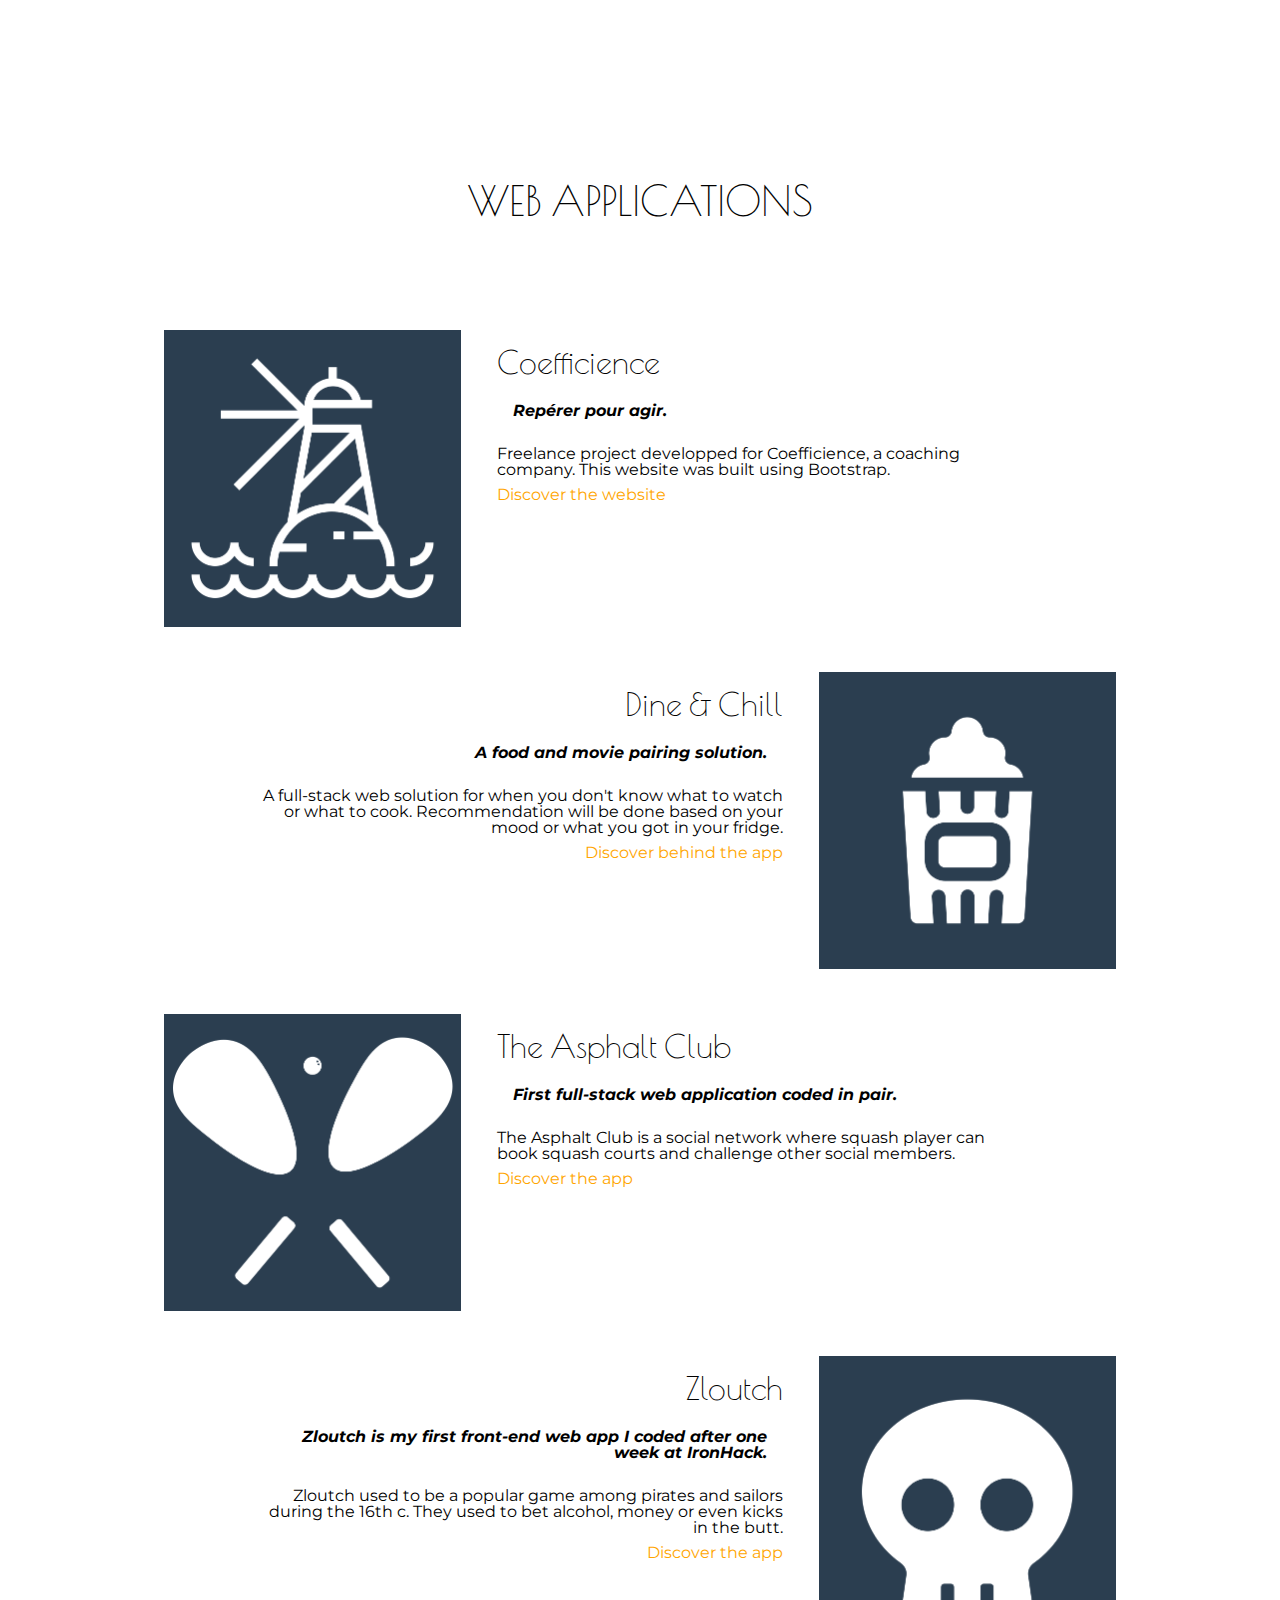
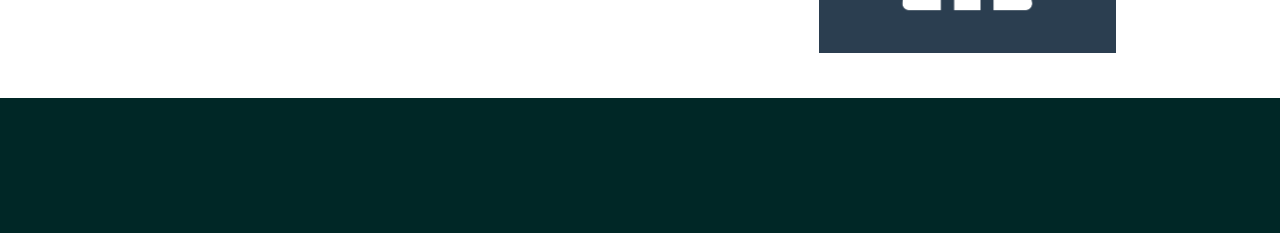
==== commit 861826bf: "Arthur Mossa Beta 2.0" ====
--- a/index.html
+++ b/index.html
@@ -46,7 +46,8 @@
 
         <div class="nav-links">
           <a href="#about">About</a>
-          <a href="#projects">Projects</a>
+          <a href="#projects_uxui">UX/UI</a>
+          <a href="#projects_webdev">Web Dev</a>
           <a href="#contact">Contact</a>
         </div>
       </div>
@@ -71,7 +72,7 @@
 
         <div id="about_description_header">
           <h4>
-            I am Arthur Mossa, an UX/UI Designer and Web Developer who
+            Hi, I am Arthur Mossa, </br>an UX/UI Designer and Web Developer who
             loves to </br>ideate, design and developpe new solutions and
             interfaces.
           </h4>
@@ -91,8 +92,10 @@
       </div>
     </section>
 
+    <div class="separator_top"></div>
+
     <!-- SECTION 2: MY UX/UI PROJECTS -->
-    <section id="projects">
+    <section id="projects_uxui">
       <h3>PROJECTS IN UX/UI DESIGN</h3>
 
       <div class="card_left project_card">
@@ -130,10 +133,10 @@
         </div>
         <img src="img/ux_ui/compass_2.png" alt="A compass to navigate" />
       </div>
-      <div class="card_left project_card">
+      <div class="card_left project_card last_card">
         <img src="img/ux_ui/bowl.png" alt="A bowl with some salad" />
 
-        <div class="text_card_left">
+        <div class="text_card_left ">
           <h2>Le Boétie</h2>
           <h6>
             An e-solution for a brick-and-mortar restaurant.
@@ -150,8 +153,10 @@
 
     </section>
 
+    <div class="separator_middle"></div>
+
     <!-- SECTION 3: MY WEB DEV PROJECTS -->
-    <section id="projects">
+    <section id="projects_webdev">
       <h3>WEB APPLICATIONS</h3>
       <div class="card_left project_card">
         <img src="img/web_dev/lighthouse_3.png" alt="Lighthouse lighting during the night" />
@@ -175,12 +180,13 @@
             A food and movie pairing solution.
           </h6>
           <p>
-            A full-stack web solution for when you don't know what to watch or what to cook. Recommendation will be done
+            A full-stack web solution for when you don't know what to watch or what to cook. Recommendation will be
+            done
             based on your mood or what you got in your fridge.
           </p>
 
           <a href="https://github.com/dudydude/arthur-and-arthur-3rd-project" class="read_more" target="_blank">Discover
-            the app</a>
+            behind the app</a>
         </div>
         <img src="img/web_dev/popcorn.png" alt="Pop-corn to eat in front of a movie" />
       </div>
@@ -224,6 +230,7 @@
     <a href="medium.com/@arthurmossa" target="_blank"><i class="fab fa-medium-m"></i></a>
     <a href="https://github.com/Qodibop/" target="_blank"><i class="fab fa-github"></i></a>
   </footer>
+
 </body>
 
 </html>--- a/css/style.css
+++ b/css/style.css
@@ -80,16 +80,19 @@
 
 /* NAVBAR SECTION */
 
-.artboard_navbar {
+/* .artboard_navbar {
   padding-left: 8vw;
   padding-right: 4vw;
-}
+} */
 
 .nav {
   height: 50px;
   width: 100%;
-  /* background-color: #4d4d4d; */
-  position: relative;
+  /* background-color: rgba(0, 39, 38, 0.6);
+position: fixed;
+  z-index: 99; */
+  padding-left: 8vw;
+  padding-right: 4vw;
 }
 
 .nav > .nav-header {
@@ -183,11 +186,12 @@
 header {
   background-color: rgb(2, 115, 113); /* Used if the image is unavailable */
   /* min-height: calc(100vh - 50px); */
-  background-image: url(../img/bg_adventure.png);
+  background-image: url(../img/backgrounds/bg_adventure.png);
   min-height: 100vh;
   background-position: center; /* Center the image */
   background-repeat: no-repeat; /* Do not repeat the image */
   background-size: cover; /* Resize the background image to cover the entire container */
+  background-attachment: fixed;
 }
 
 /* SCROLL BEAN */
@@ -270,7 +274,7 @@
 #about_description_header {
   display: flex;
   flex-direction: column;
-  margin: 3vh 0 6vh;
+  margin: 3vh 0 10vh;
 }
 
 #img_container {
@@ -302,15 +306,58 @@
   color: #efefef;
   border-radius: 10px;
   text-decoration: none;
-  margin: 8vh 0;
+  margin: 10vh 0 5vh;
+}
+
+.separator_top {
+  widows: 100%;
+  height: 50px;
+  background-image: url(../img/backgrounds/artboard_top.png);
+  background-position: center; /* Center the image */
+  background-repeat: no-repeat; /* Do not repeat the image */
+  background-size: cover; /* Resize the background image to cover the entire container */
+  background-attachment: fixed;
+}
+
+.separator_middle {
+  widows: 100%;
+  height: 50px;
+  background-image: url(../img/backgrounds/artboard_middle.png);
+  background-position: center; /* Center the image */
+  background-repeat: no-repeat; /* Do not repeat the image */
+  background-size: cover; /* Resize the background image to cover the entire container */
+  background-attachment: fixed;
 }
 
 /* SECTION 2: PORTFOLIO */
 
-#projects {
+#projects_uxui {
   min-height: 100vh;
   margin-bottom: 15vh;
 }
+#projects_uxui > h3 {
+  padding: 30px 0 0;
+  background-color: #ffffff;
+  margin: 5vh 0;
+  border-radius: 10px;
+}
+
+#projects_webdev > h3 {
+  padding: 30px 0 0;
+  background-color: #ffffff;
+  margin: 5vh 0;
+  border-radius: 10px;
+}
+/* 
+#projects_uxui > .project_card {
+  background-color: bisque;
+  margin: 5vh 10vw;
+  border-radius: 10px;
+} */
+.last_card {
+  margin-bottom: 30px;
+}
+
 .card_left,
 .card_right {
   display: flex;
@@ -357,7 +404,12 @@
 /* FOOTER */
 
 footer {
-  background-color: #002726;
+  background-color: rgba(0, 39, 38, 1);
+  background-image: url(../img/backgrounds/artboard_bottom.png);
+  background-position: center; /* Center the image */
+  background-repeat: no-repeat; /* Do not repeat the image */
+  background-size: cover; /* Resize the background image to cover the entire container */
+  background-attachment: fixed;
   height: 15vh;
   display: flex;
   flex-direction: row;
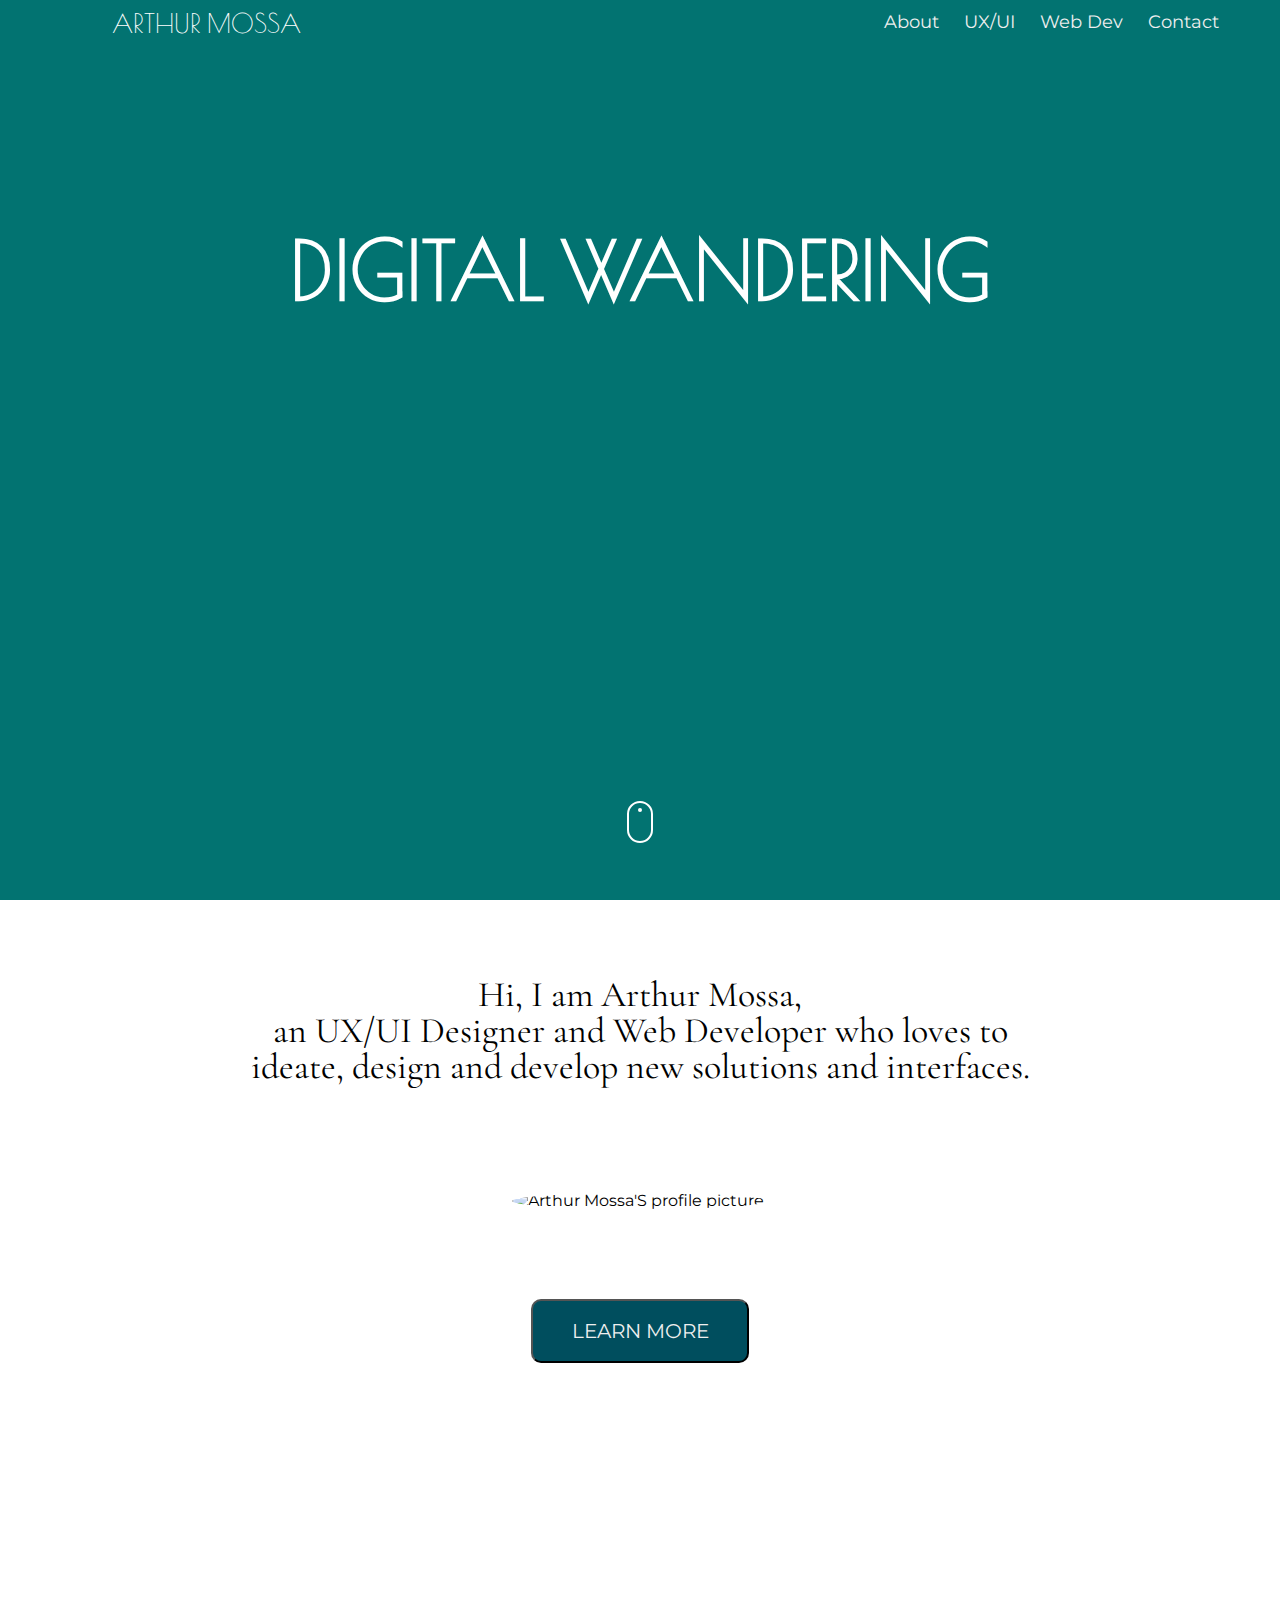
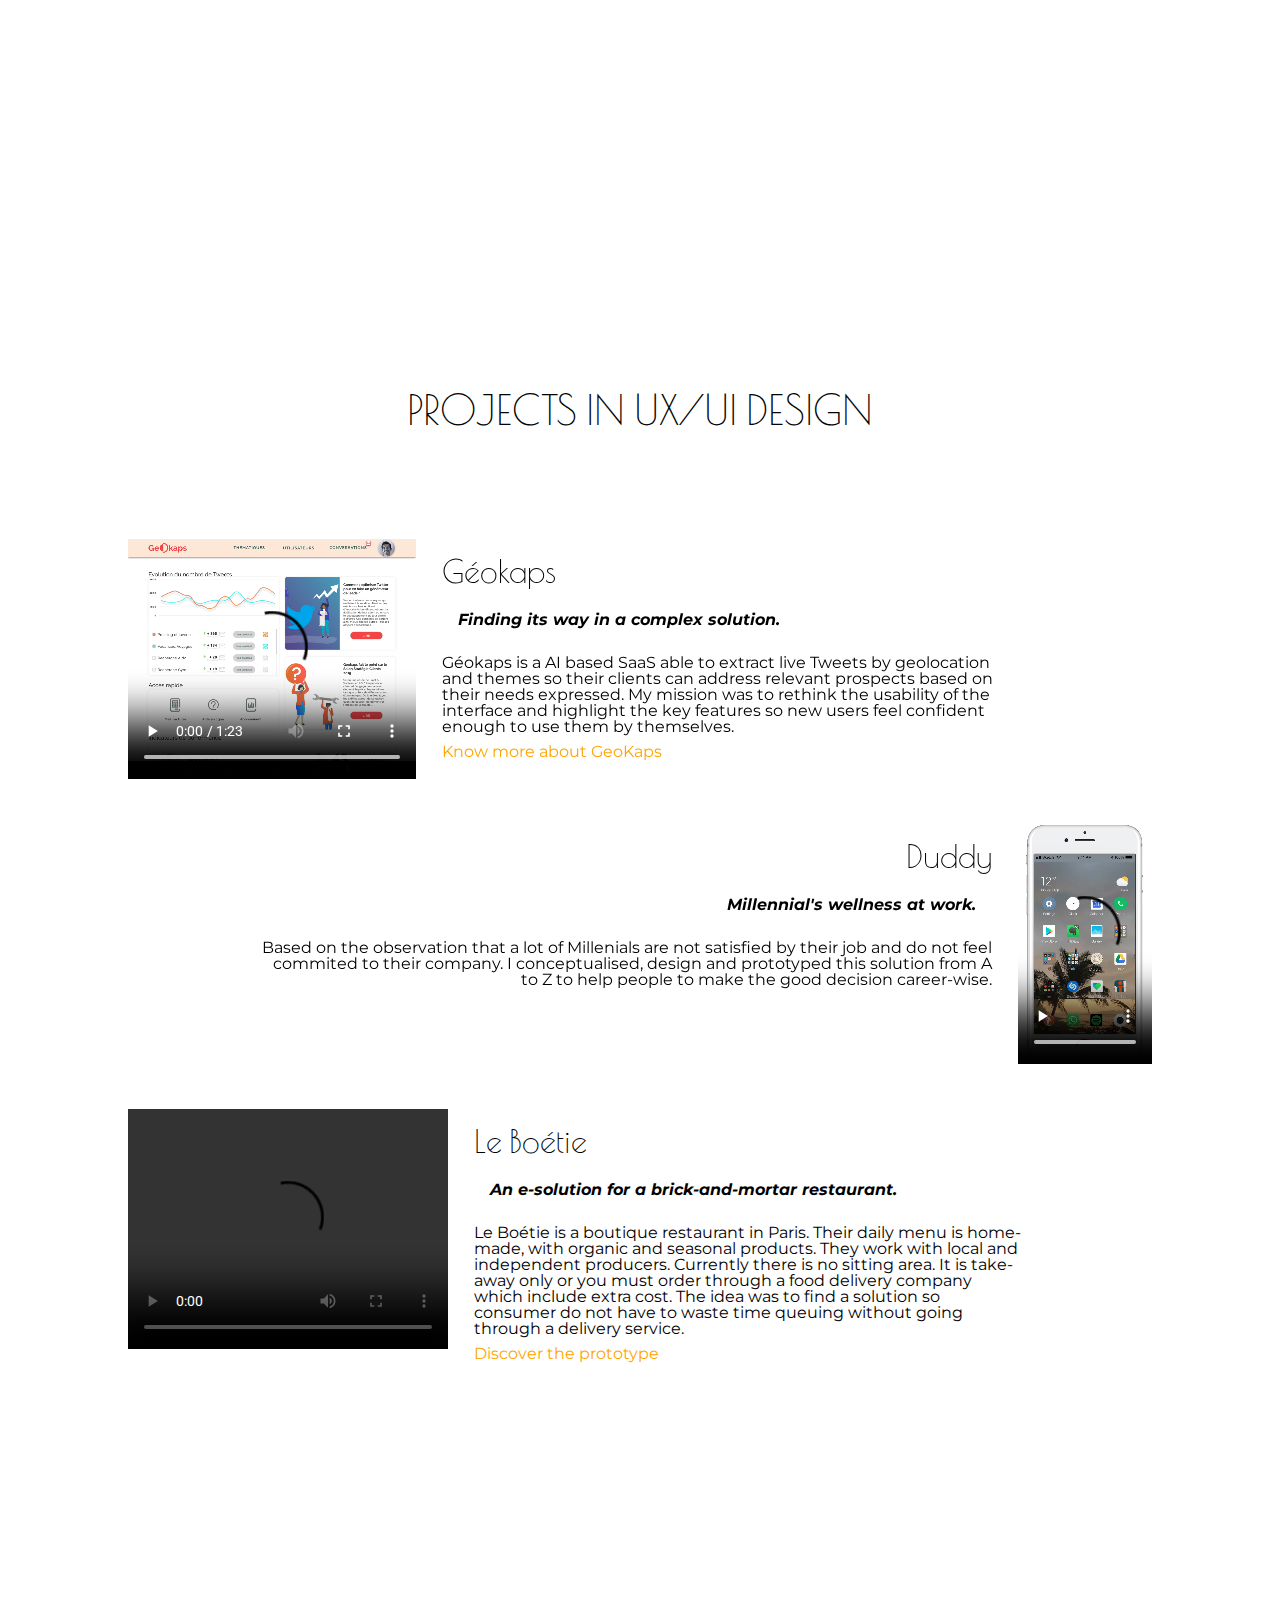
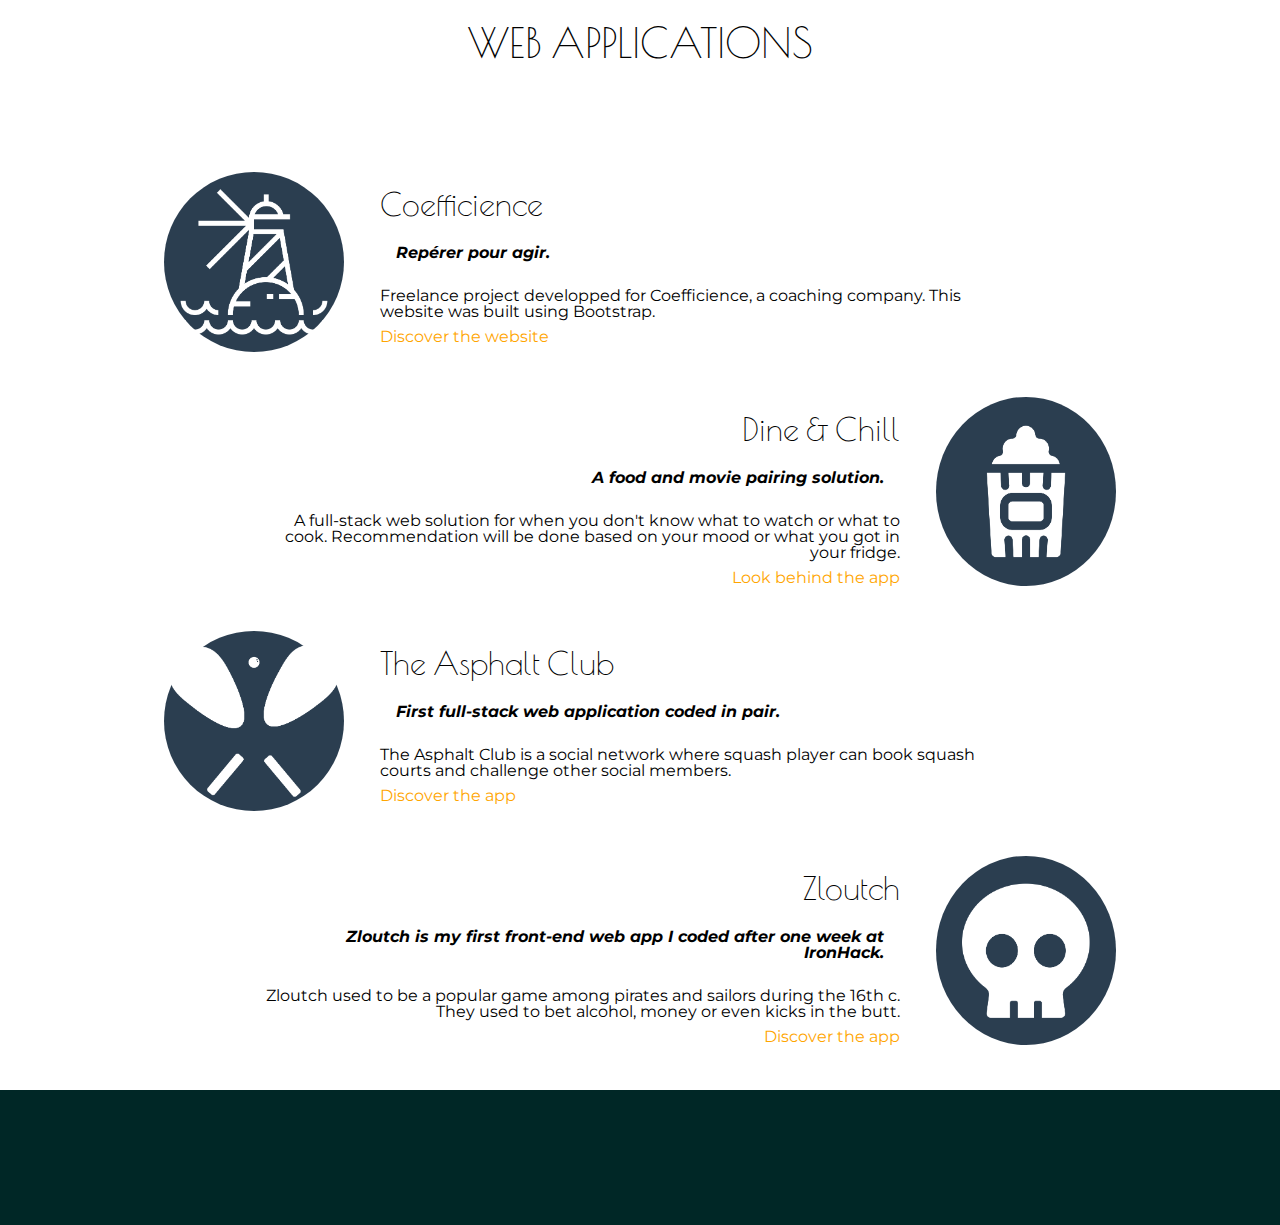
==== commit 5f5e1bfc: "Videos embeded" ====
--- a/index.html
+++ b/index.html
@@ -21,6 +21,10 @@
 
   <!-- link Styling sheet -->
   <link rel="stylesheet" href="css/style.css" />
+
+  <!-- link favicon  -->
+  <link rel="shortcut icon" type="image/png" href="./img/logos/bear_filled.png" />
+
 </head>
 
 <body>
@@ -73,7 +77,7 @@
         <div id="about_description_header">
           <h4>
             Hi, I am Arthur Mossa, </br>an UX/UI Designer and Web Developer who
-            loves to </br>ideate, design and developpe new solutions and
+            loves to </br>ideate, design and develop new solutions and
             interfaces.
           </h4>
         </div>
@@ -99,7 +103,12 @@
       <h3>PROJECTS IN UX/UI DESIGN</h3>
 
       <div class="card_left project_card">
-        <img src="img/ux_ui/globe.png" alt="A globe displaying Europe" />
+        <!-- <img src="img/ux_ui/globe.png" alt="A globe displaying Europe" /> -->
+
+        <video width="320" height="240" controls>
+          <source src="./img/video/Geokaps.mp4" type="video/mp4">
+          Your browser does not support the video tag.
+        </video>
 
         <div class="text_card_left">
           <h2>Géokaps</h2>
@@ -112,10 +121,15 @@
             My mission was to rethink the usability of the interface and highlight the key features so new users feel
             confident enough to use them by themselves.
           </p>
-          <a href="https://www.youtube.com/watch?v=MQBFed5r-iM" class="read_more" target="_blank">Discover the
-            prototype</a>
-        </div>
-      </div>
+          <a href="https://www.geokaps.com/" class="read_more" target="_blank">Know more about
+            GeoKaps</a>
+
+        </div>
+      </div>
+
+
+
+
 
       <div class="card_right project_card">
         <div class="text_card_right">
@@ -129,12 +143,22 @@
             the good decision career-wise.
           </p>
 
-          <a href="https://youtu.be/adYXzMiNlMA" class="read_more" target="_blank">Discover the prototype</a>
-        </div>
-        <img src="img/ux_ui/compass_2.png" alt="A compass to navigate" />
-      </div>
+          <!-- <a href="https://youtu.be/adYXzMiNlMA" class="read_more" target="_blank">Discover the prototype</a>-->
+        </div>
+        <!-- <img src="img/ux_ui/compass_2.png" alt="A compass to navigate" /> -->
+        <video width="320" height="240" controls>
+          <source src="./img/video/Duddy.mp4" type="video/mp4">
+          Your browser does not support the video tag.
+        </video>
+
+      </div>
+
       <div class="card_left project_card last_card">
-        <img src="img/ux_ui/bowl.png" alt="A bowl with some salad" />
+        <!-- <img src="img/ux_ui/bowl.png" alt="A bowl with some salad" /> -->
+        <video width="320" height="240" controls>
+          <source src="./img/video/Le Boétie.mp4" type="video/mp4">
+          Your browser does not support the video tag.
+        </video>
 
         <div class="text_card_left ">
           <h2>Le Boétie</h2>
@@ -147,9 +171,12 @@
             take-away only or you must order through a food delivery company which include extra cost. The idea was to
             find a solution so consumer do not have to waste time queuing without going through a delivery service.
           </p>
-          <a href="https://youtu.be/seO9lm7j61E" class="read_more" target="_blank">Discover the prototype</a>
-        </div>
-      </div>
+          <a href="https://marvelapp.com/4e4jc5i" class="read_more" target="_blank">Discover the prototype</a>
+
+        </div>
+      </div>
+
+
 
     </section>
 
@@ -185,7 +212,7 @@
             based on your mood or what you got in your fridge.
           </p>
 
-          <a href="https://github.com/dudydude/arthur-and-arthur-3rd-project" class="read_more" target="_blank">Discover
+          <a href="https://github.com/dudydude/arthur-and-arthur-3rd-project" class="read_more" target="_blank">Look
             behind the app</a>
         </div>
         <img src="img/web_dev/popcorn.png" alt="Pop-corn to eat in front of a movie" />
@@ -225,9 +252,9 @@
   </main>
 
   <footer id="contact">
-    <a href="linkedin.com/arthurmossa" target="_blank"><i class="fab fa-linkedin-in"></i></a>
-    <a href="mailto:arthur.mossa@gmail.com" target="_blank"><i class="fas fa-envelope"></i></a>
-    <a href="medium.com/@arthurmossa" target="_blank"><i class="fab fa-medium-m"></i></a>
+    <a href="https://www.linkedin.com/in/arthurmossa/" target="_blank"><i class="fab fa-linkedin-in"></i></a>
+    <a href="mailto:arthur.mossa@gmail.com"><i class="fas fa-envelope"></i></a>
+    <a href="https://www.medium.com/" target="_blank"><i class="fab fa-medium-m"></i></a>
     <a href="https://github.com/Qodibop/" target="_blank"><i class="fab fa-github"></i></a>
   </footer>
 
--- a/css/style.css
+++ b/css/style.css
@@ -1,17 +1,7 @@
 /* FONT FAMILIES SELECTION
-
-
 font-family: 'Poiret One', cursive;
 font-family: 'Cormorant Garamond', serif;
 font-family: 'Montserrat', sans-serif;
-(font-family: 'Raleway', sans-serif;)
-font-family: 'Volkhov', serif;
-
-OTHER FONTFACES CHOICES:
-
-font-family: 'Playfair Display', serif;
-font-family: 'Roboto', sans-serif;
-
  */
 
 /* COLOR PANEL 
@@ -79,11 +69,6 @@
 }
 
 /* NAVBAR SECTION */
-
-/* .artboard_navbar {
-  padding-left: 8vw;
-  padding-right: 4vw;
-} */
 
 .nav {
   height: 50px;
@@ -257,6 +242,7 @@
     opacity: 0.01;
   }
 }
+
 /* SECTION 1: ABOUT */
 
 #about {
@@ -341,6 +327,13 @@
   margin: 5vh 0;
   border-radius: 10px;
 }
+.card_left > video {
+  margin-right: 2vw;
+}
+
+.card_right > video {
+  margin-left: 2vw;
+}
 
 #projects_webdev > h3 {
   padding: 30px 0 0;
@@ -348,12 +341,7 @@
   margin: 5vh 0;
   border-radius: 10px;
 }
-/* 
-#projects_uxui > .project_card {
-  background-color: bisque;
-  margin: 5vh 10vw;
-  border-radius: 10px;
-} */
+
 .last_card {
   margin-bottom: 30px;
 }
@@ -368,8 +356,9 @@
 
 .card_left > img,
 .card_right > img {
-  max-width: 33vh;
+  width: 20vh;
   margin: 0 4vh;
+  border-radius: 100%;
 }
 
 .text_card_right {
@@ -401,6 +390,7 @@
   text-decoration: underline;
   margin-top: 2vh;
 }
+
 /* FOOTER */
 
 footer {
@@ -425,3 +415,22 @@
   text-decoration: none;
   color: white;
 }
+
+/* VIDEO PLAYER EMBEDED */
+/* 
+.video-container {
+  position: relative;
+  padding-bottom: 30%;
+  padding-top: 0px;
+  height: 0;
+  overflow: hidden;
+}
+.video-container iframe,
+.video-container object,
+.video-container embed {
+  position: absolute;
+  top: 0;
+  left: 0;
+  width: 20%;
+  height: 20%;
+} */
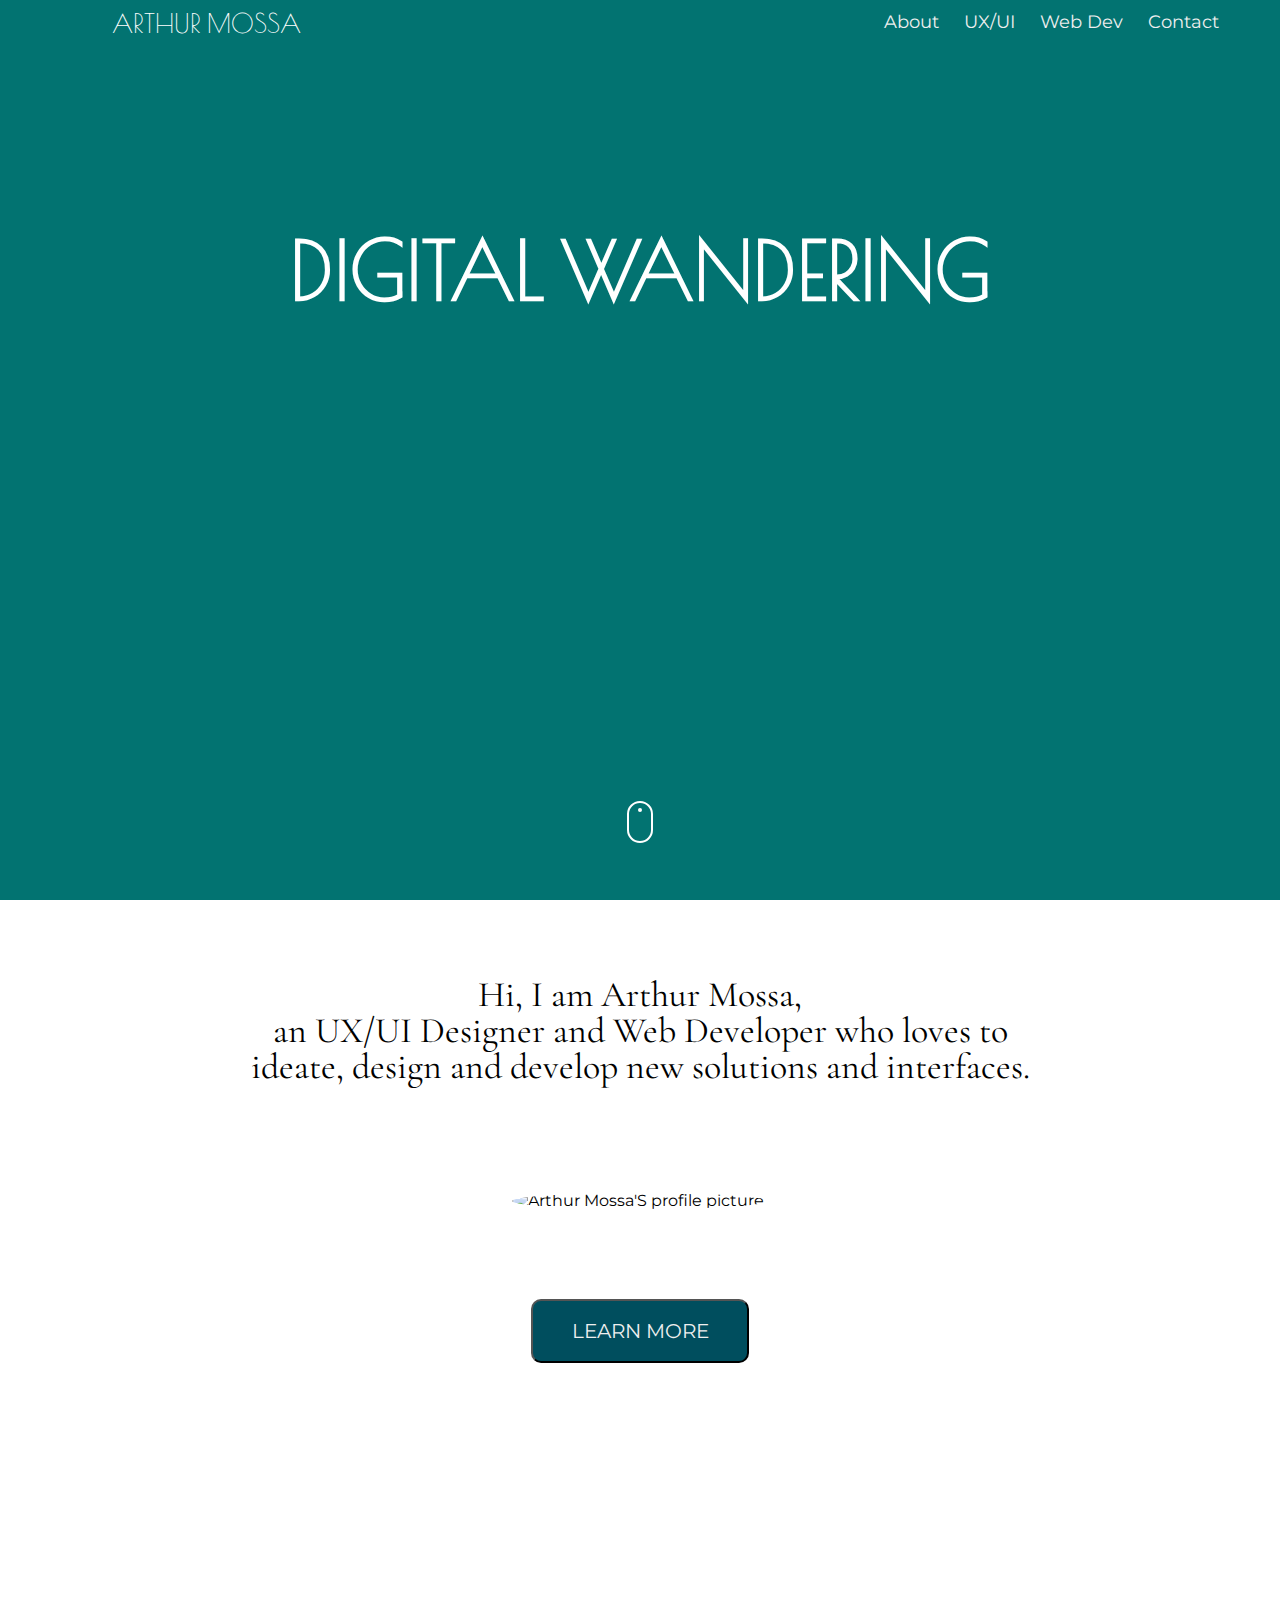
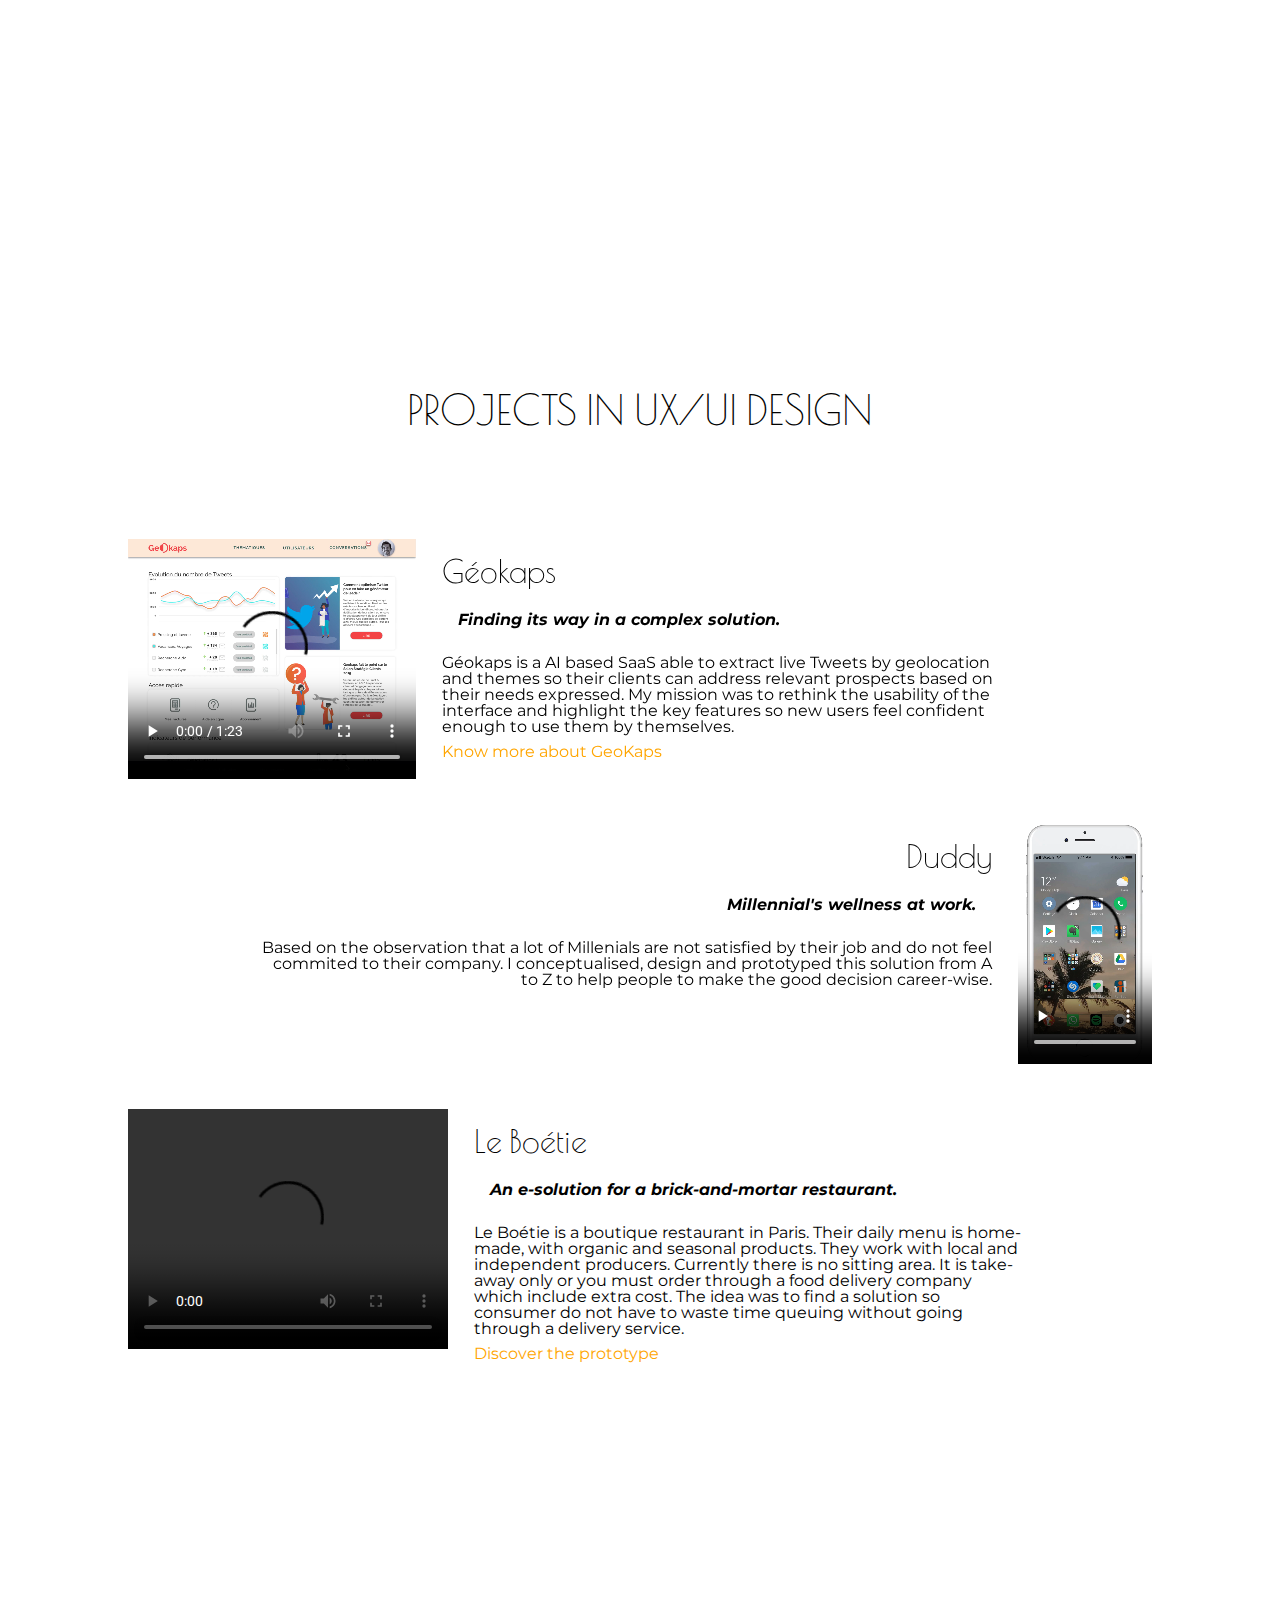
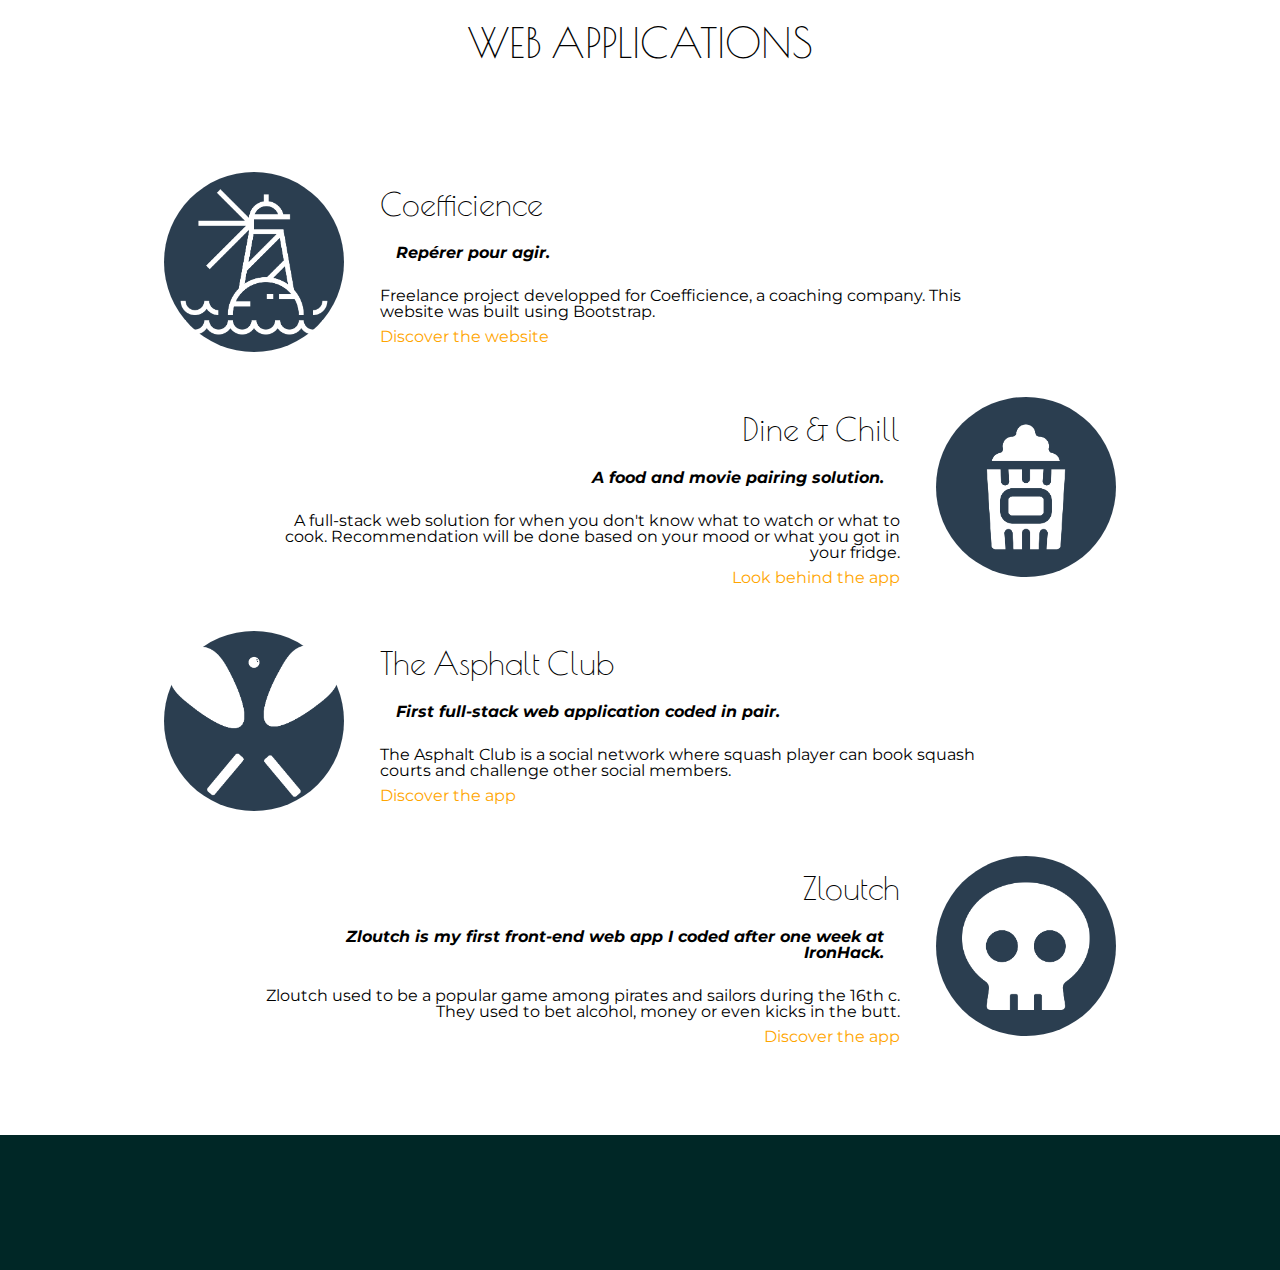
==== commit 9f9034c4: "BUg video le boetie fixed" ====
--- a/index.html
+++ b/index.html
@@ -234,7 +234,7 @@
         </div>
       </div>
 
-      <div class="card_right project_card">
+      <div class="card_right project_card last_card">
         <div class="text_card_right">
           <h2>Zloutch</h2>
           <h6>Zloutch is my first front-end web app I coded after one week at IronHack.</h6>
--- a/css/style.css
+++ b/css/style.css
@@ -342,10 +342,6 @@
   border-radius: 10px;
 }
 
-.last_card {
-  margin-bottom: 30px;
-}
-
 .card_left,
 .card_right {
   display: flex;
@@ -353,10 +349,14 @@
   max-height: 33vh;
   margin: 5vh 10vw;
 }
+.last_card {
+  margin-bottom: 10vh;
+}
 
 .card_left > img,
 .card_right > img {
   width: 20vh;
+  height: 20vh;
   margin: 0 4vh;
   border-radius: 100%;
 }
@@ -386,9 +386,7 @@
 }
 
 .read_more:hover {
-  color: orange;
   text-decoration: underline;
-  margin-top: 2vh;
 }
 
 /* FOOTER */
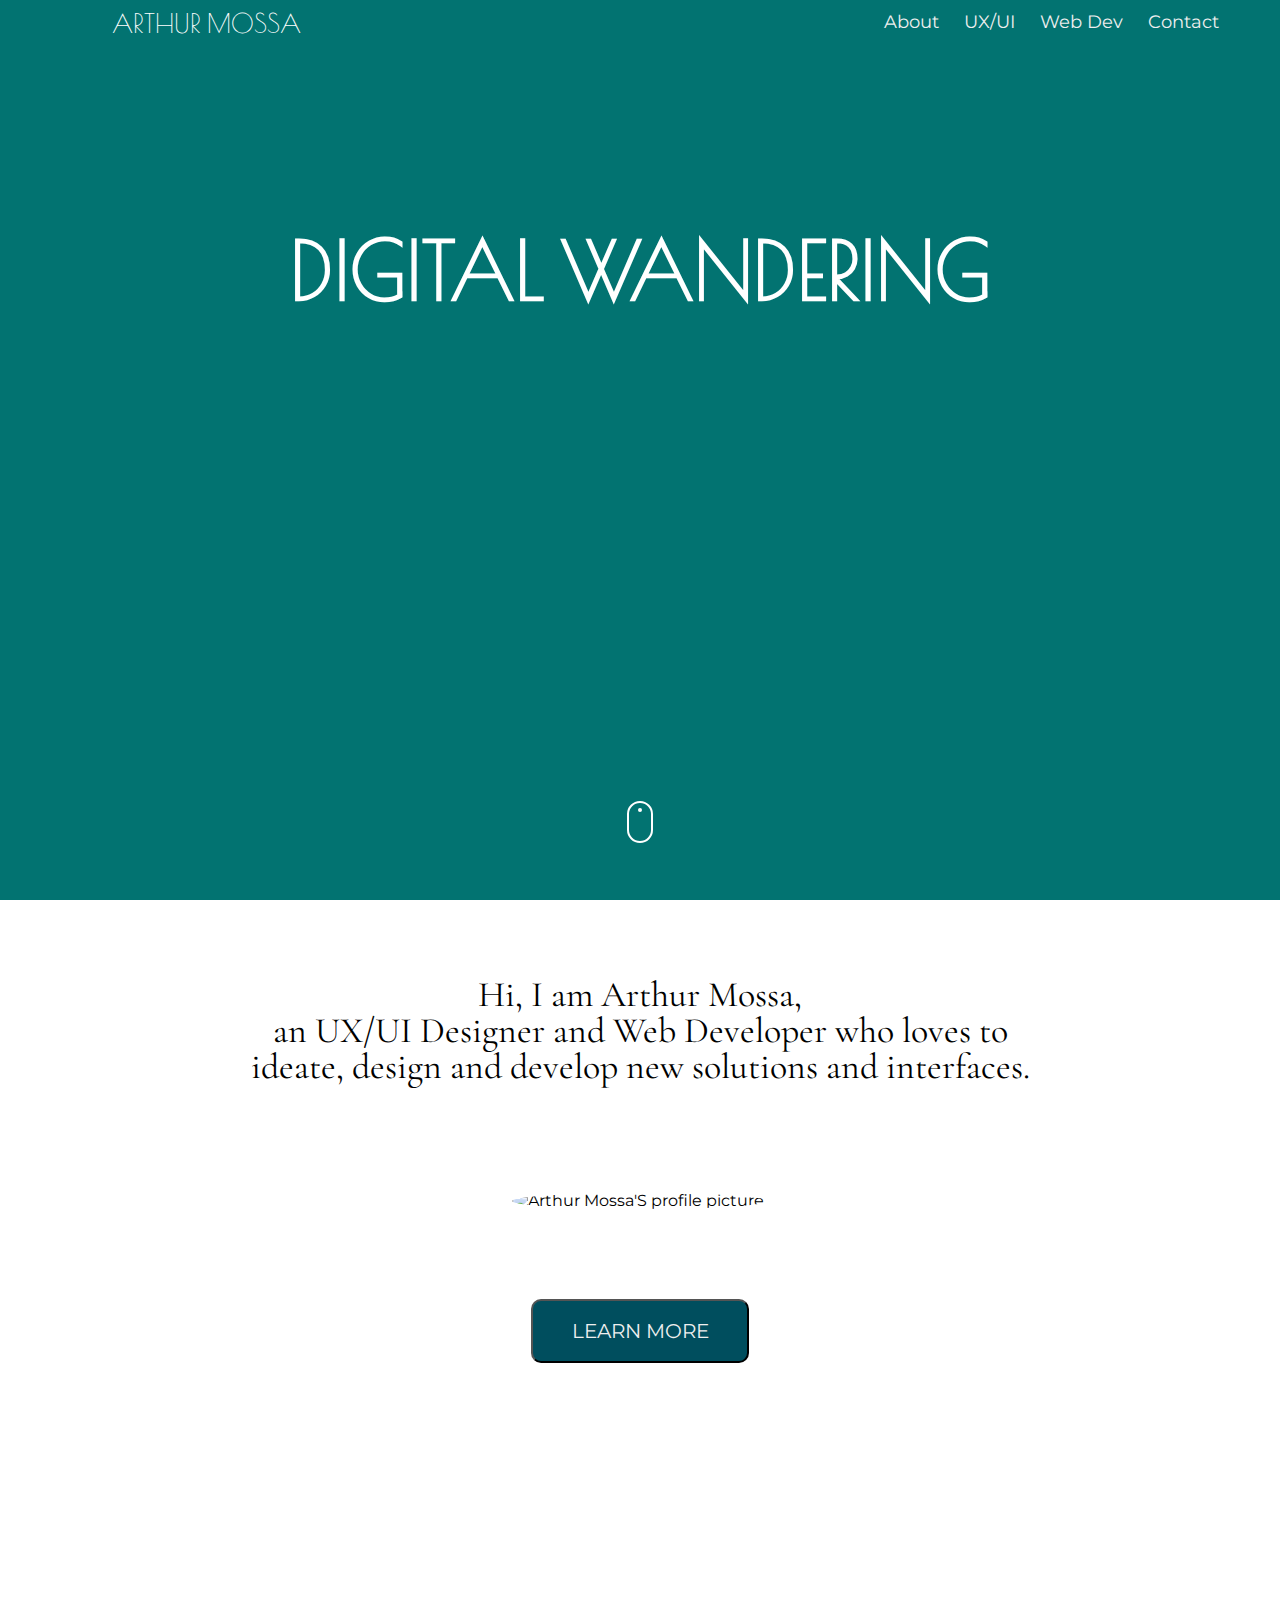
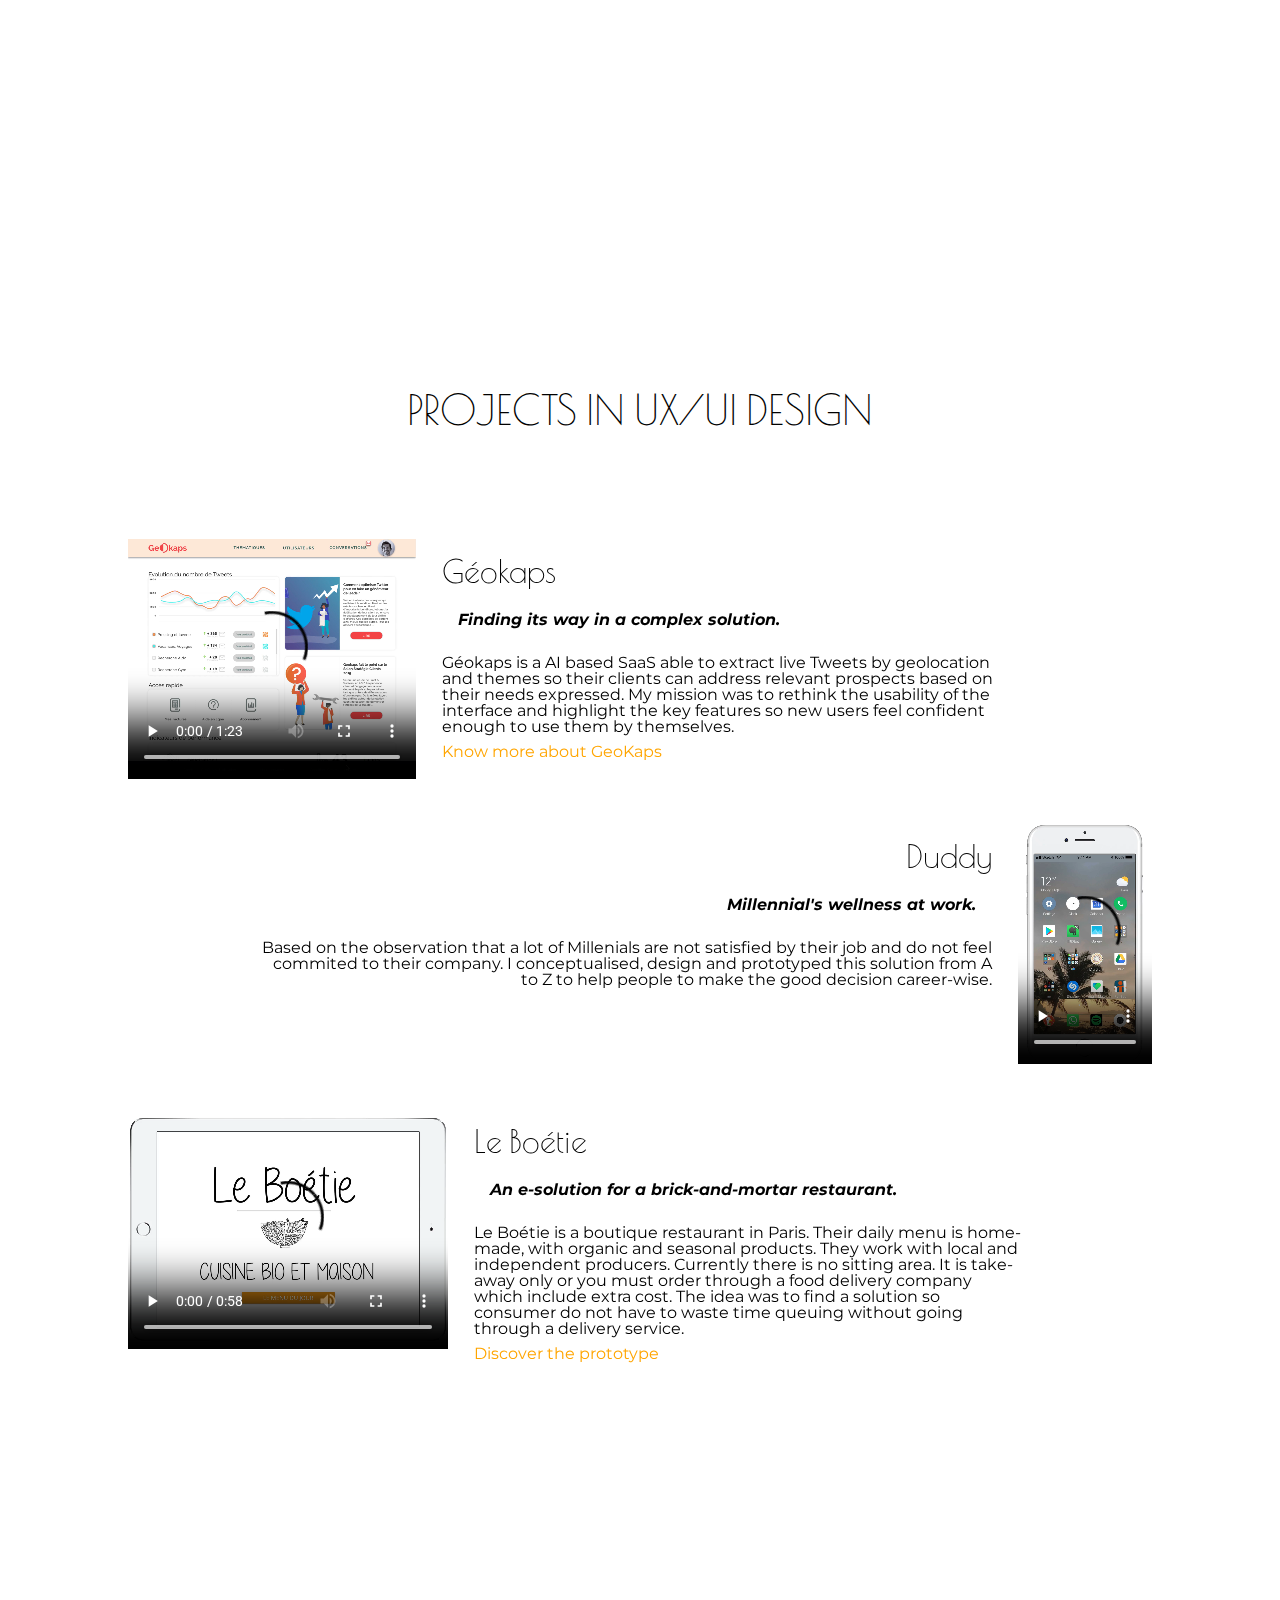
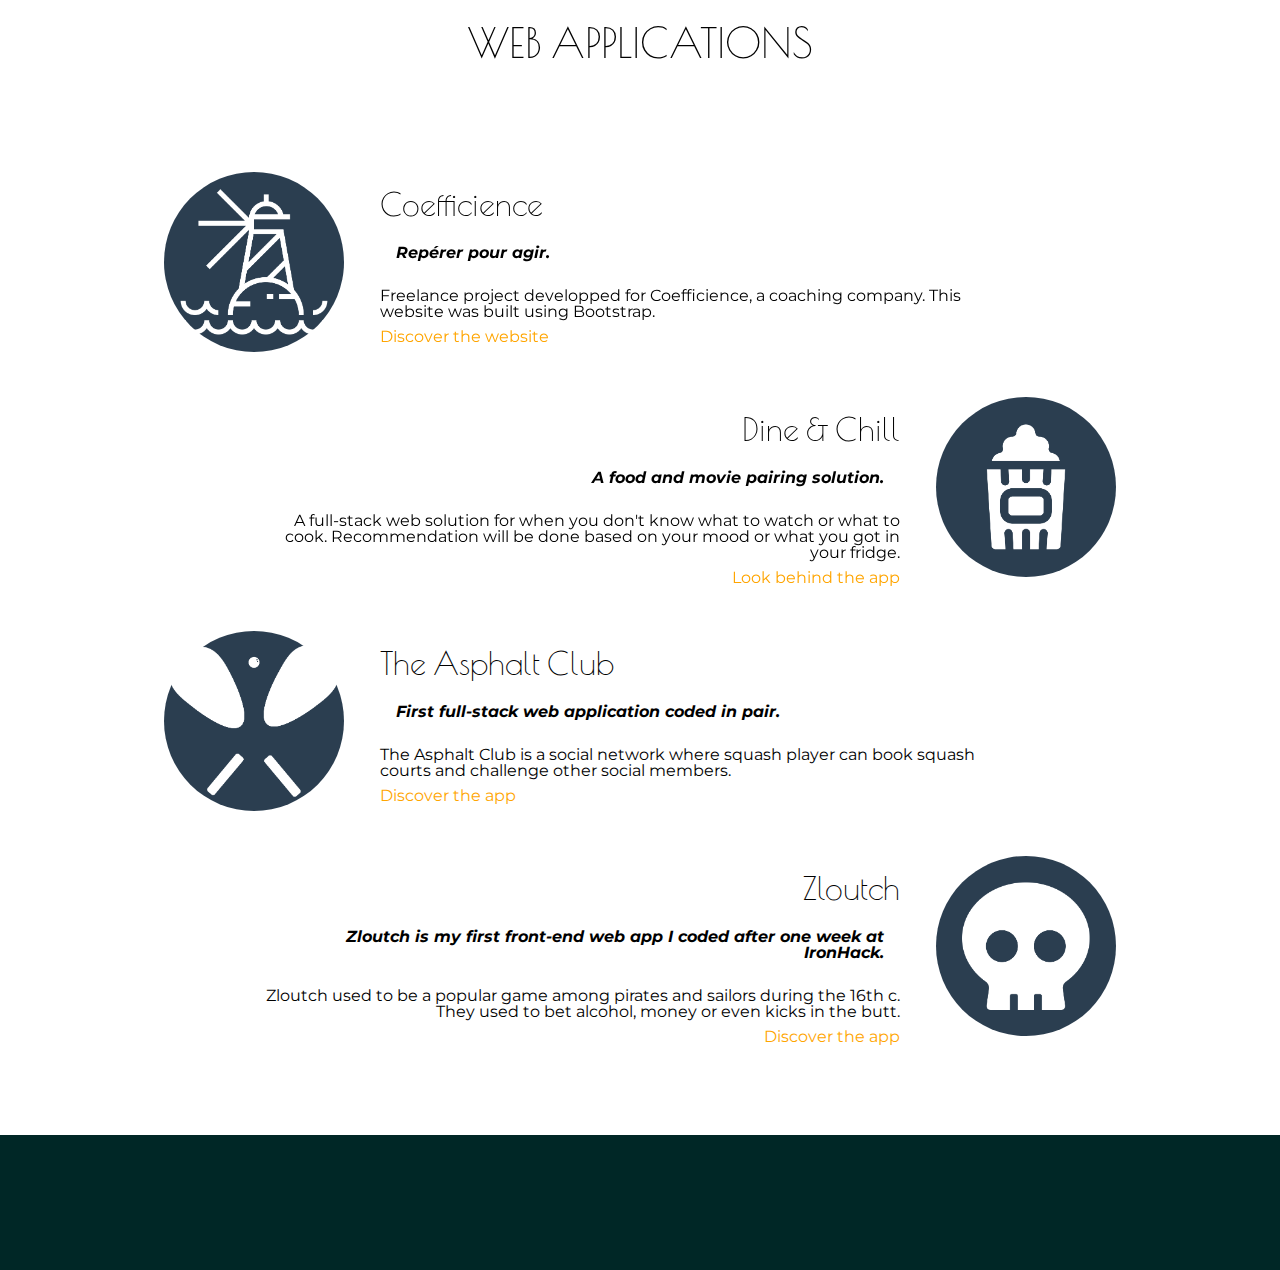
==== commit 49ffac25: "cards display arranged web dev part" ====
--- a/index.html
+++ b/index.html
@@ -156,7 +156,7 @@
       <div class="card_left project_card last_card">
         <!-- <img src="img/ux_ui/bowl.png" alt="A bowl with some salad" /> -->
         <video width="320" height="240" controls>
-          <source src="./img/video/Le Boétie.mp4" type="video/mp4">
+          <source src="./img/video/Boetie.mp4" type="video/mp4">
           Your browser does not support the video tag.
         </video>
 
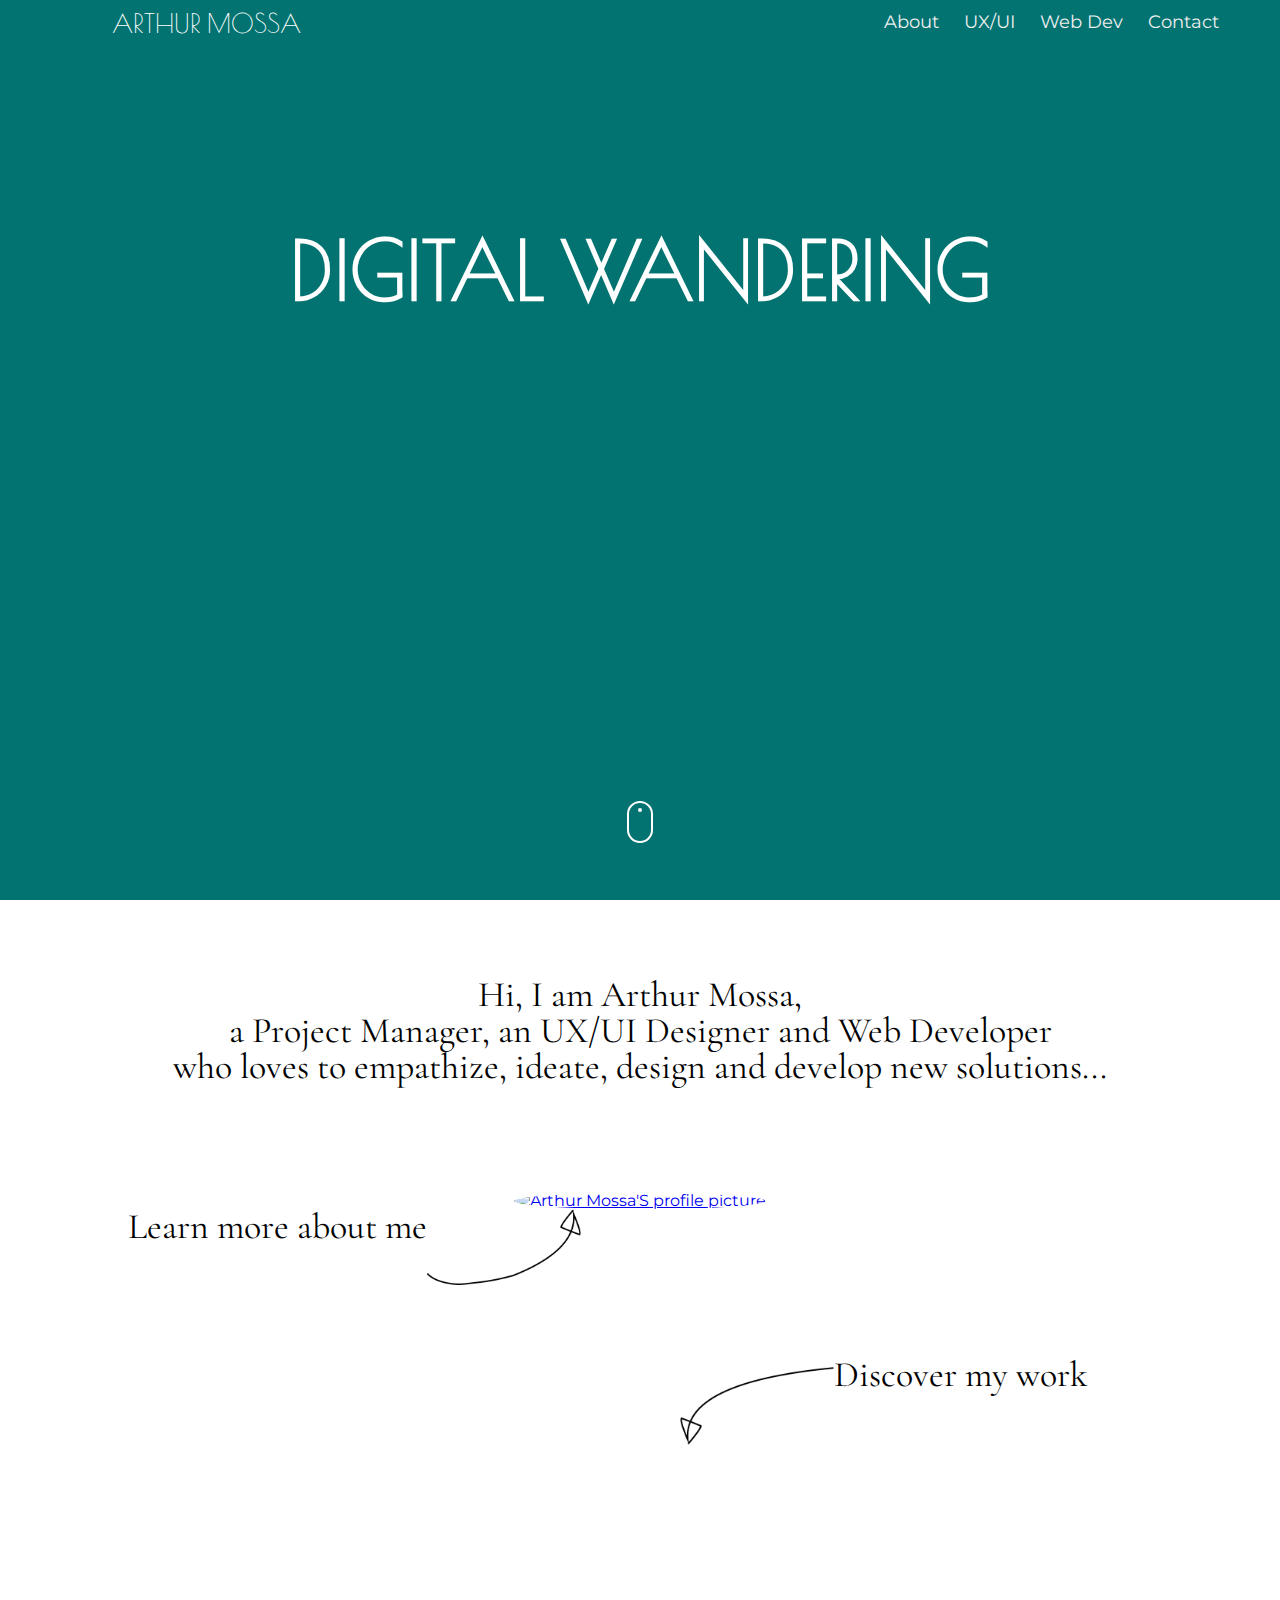
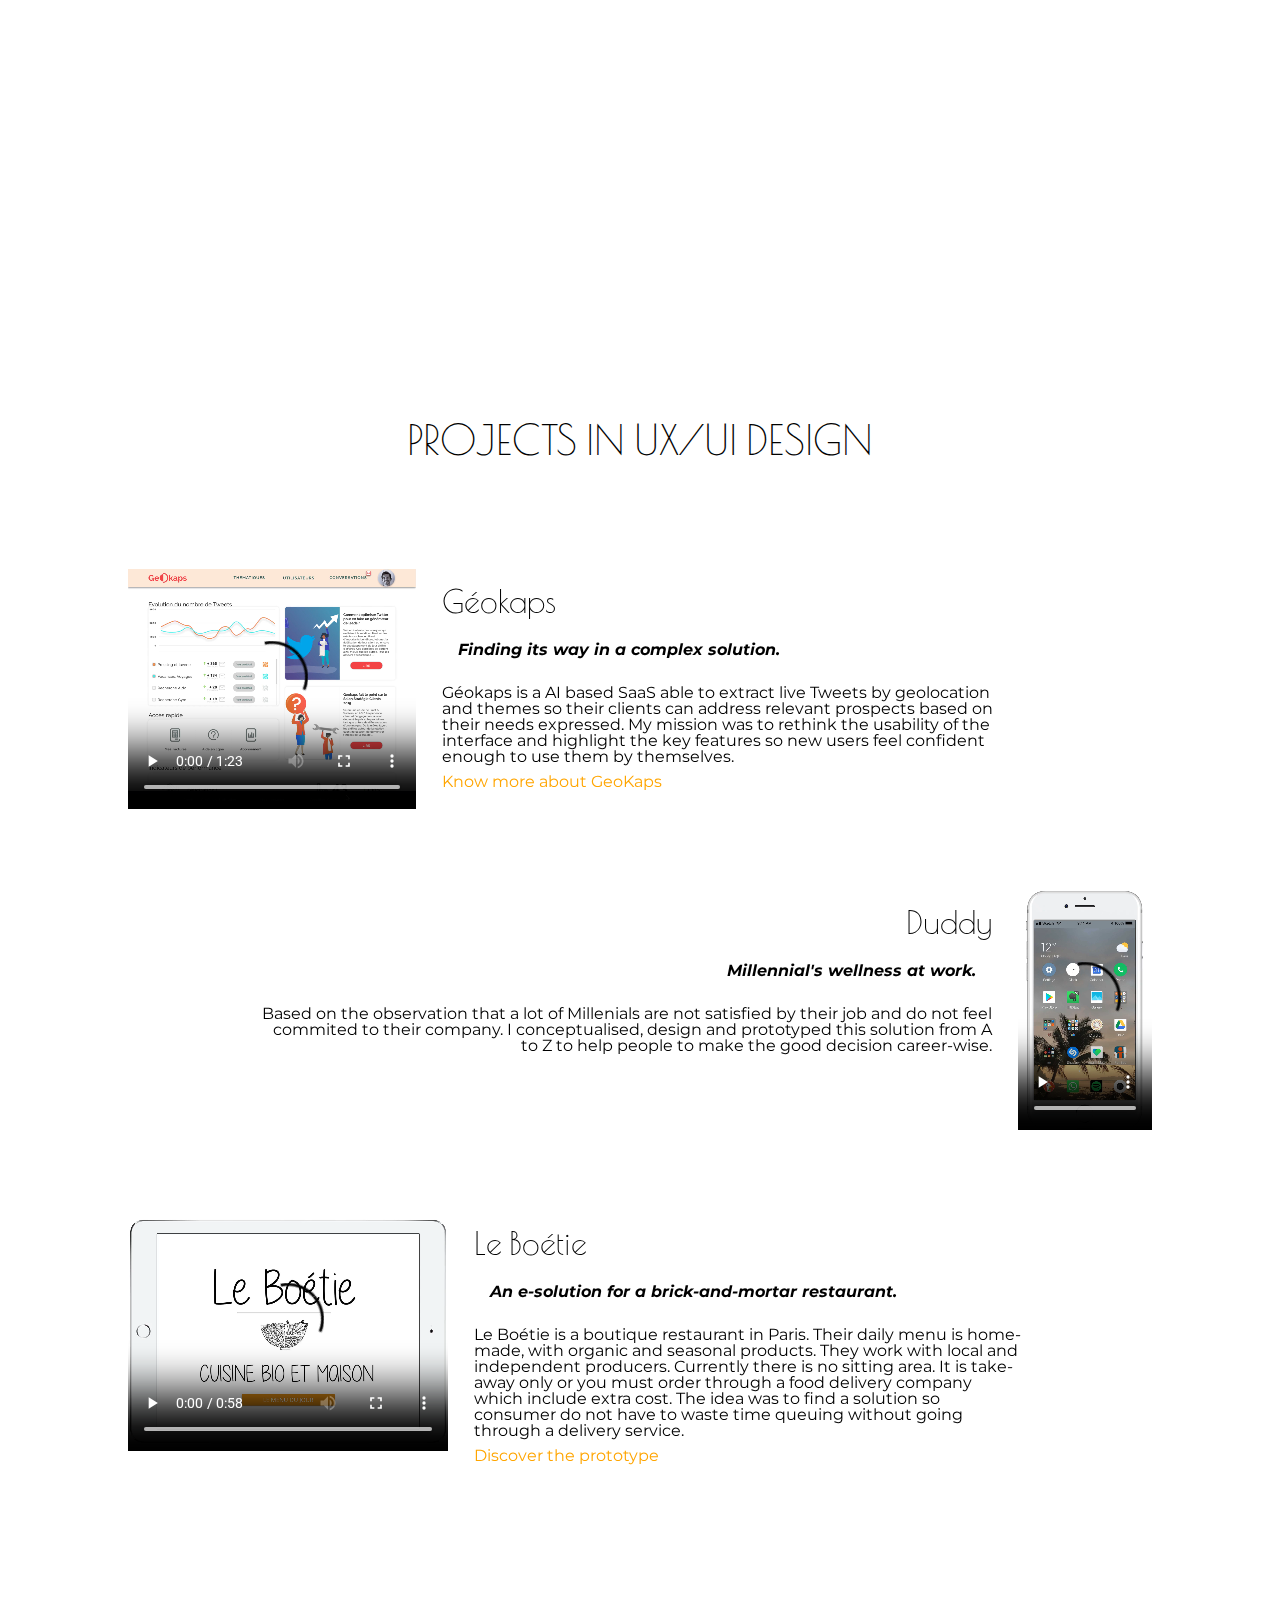
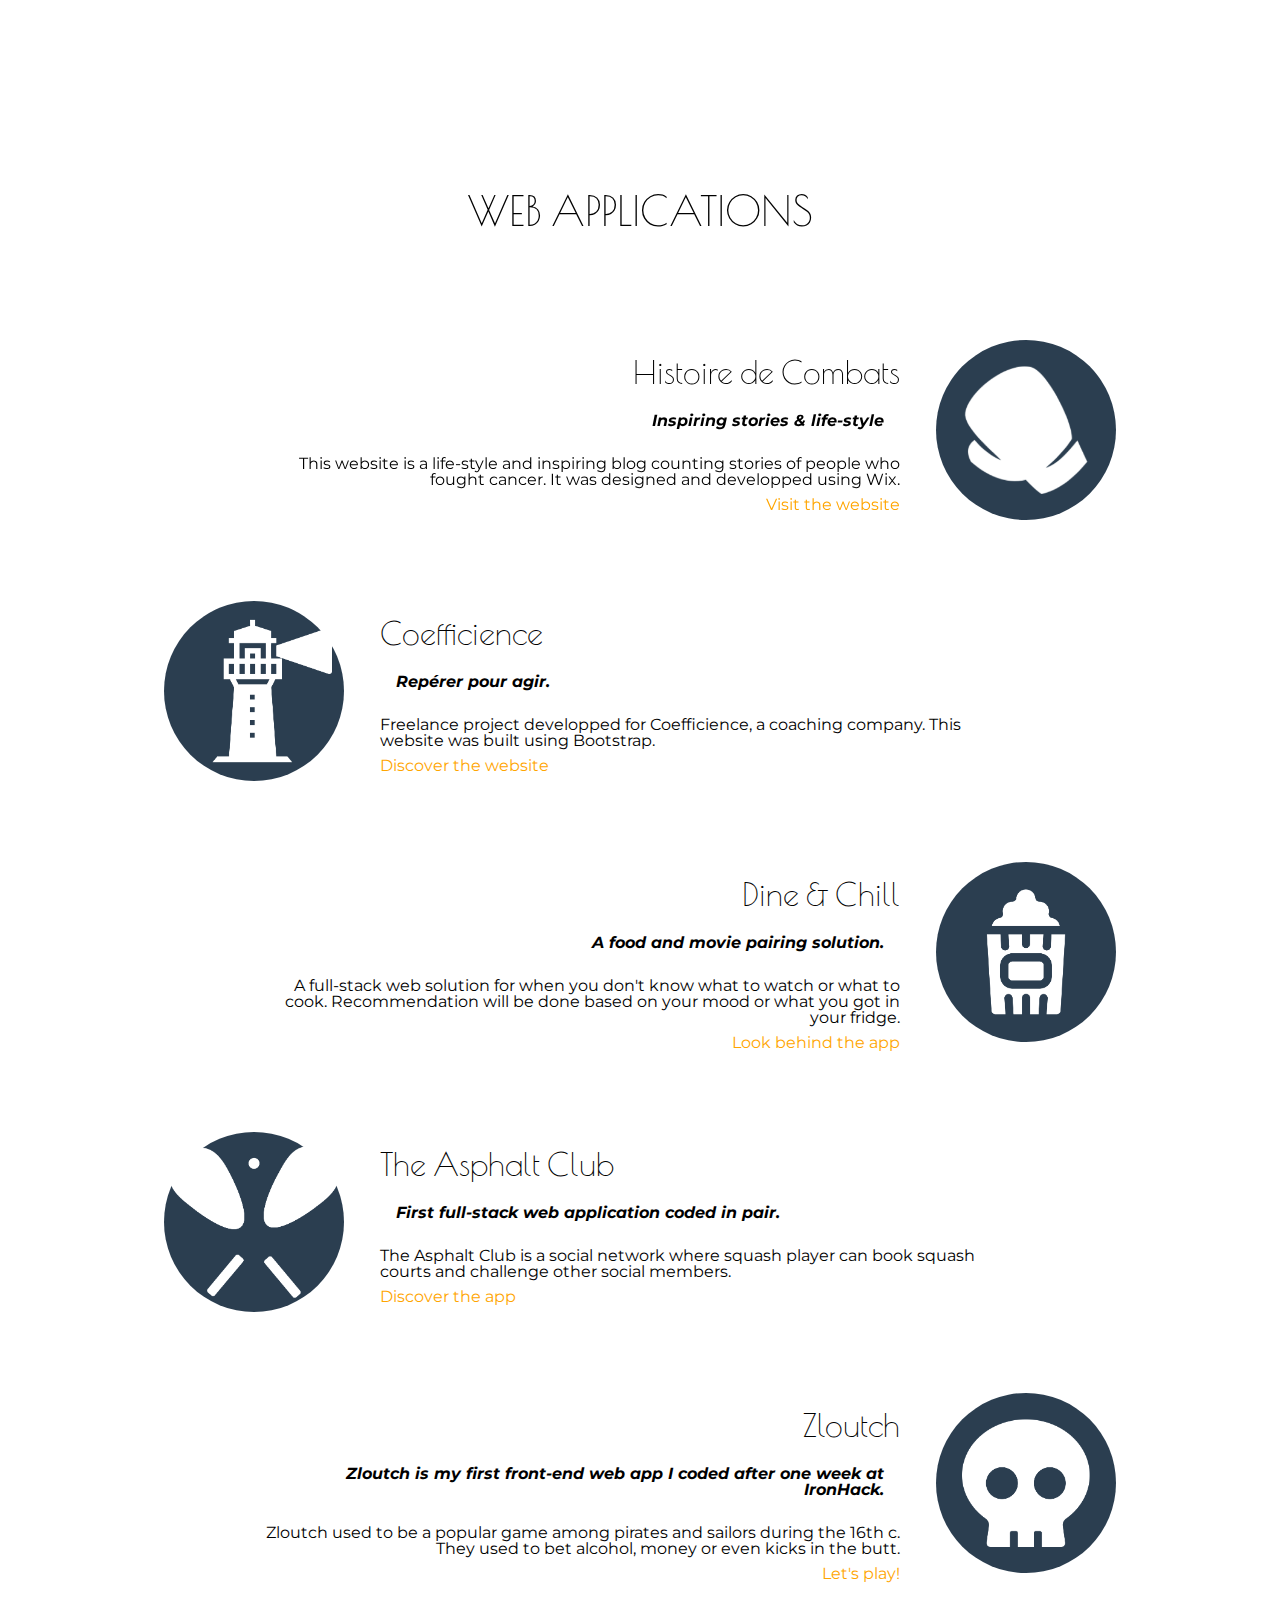
==== commit d77dbb66: "last version w/o responsive" ====
--- a/index.html
+++ b/index.html
@@ -76,22 +76,37 @@
 
         <div id="about_description_header">
           <h4>
-            Hi, I am Arthur Mossa, </br>an UX/UI Designer and Web Developer who
-            loves to </br>ideate, design and develop new solutions and
-            interfaces.
+            Hi, I am Arthur Mossa, </br>a Project Manager, an UX/UI Designer and Web Developer</br> who
+            loves to empathize, ideate, design and develop new solutions...
           </h4>
         </div>
         <div id="img_container">
-          <img src="./img/profil_pic/smilling_square.png" alt="Arthur Mossa'S profile picture" id="profile_pic" />
-        </div>
-
-        <div id="btn_cv">
+          <a href="./img/CV Arthur Mossa (EN) 2019.pdf" target="_blank">
+            <img src="./img/profil_pic/smilling_square.png" alt="Arthur Mossa'S profile picture" id="profile_pic" />
+          </a>
+        </div>
+
+
+        <div class="arrow_up">
+          <h4>
+            Learn more about me
+          </h4>
+          <img src="./img/profil_pic/arrow_up.png" alt="Arrow up">
+        </div>
+        <div class="arrow_down">
+          <img src="./img/profil_pic/arrow_down.png" alt="Arrow up">
+          <h4>
+            Discover my work
+          </h4>
+        </div>
+
+        <!-- <div id="btn_cv">
           <button>
             <a href="./img/CV Arthur Mossa (EN) 2019.pdf" target="_blank">
               LEARN MORE
             </a>
           </button>
-        </div>
+        </div> -->
 
       </div>
     </section>
@@ -185,8 +200,26 @@
     <!-- SECTION 3: MY WEB DEV PROJECTS -->
     <section id="projects_webdev">
       <h3>WEB APPLICATIONS</h3>
+
+      <div class="card_right project_card">
+        <div class="text_card_right">
+          <h2>Histoire de Combats</h2>
+          <h6>
+            Inspiring stories & life-style
+          </h6>
+          <p>
+            This website is a life-style and inspiring blog counting stories of people who fought cancer. It was
+            designed and developped using Wix.
+          </p>
+
+
+          <a href="https://www.histoiredecombats.com" class="read_more" target="_blank">Visit the website</a>
+        </div>
+        <img src="img/web_dev/boxing.png" alt="Boxing glove" />
+      </div>
+
       <div class="card_left project_card">
-        <img src="img/web_dev/lighthouse_3.png" alt="Lighthouse lighting during the night" />
+        <img src="img/web_dev/lighthouse3.png" alt="Lighthouse lighting during the night" />
 
         <div class="text_card_left">
           <h2>Coefficience</h2>
@@ -243,7 +276,7 @@
             money or even kicks in the butt.
           </p>
 
-          <a href="https://qodibop.github.io/Zloutch/" class="read_more" target="_blank">Discover the app</a>
+          <a href="https://qodibop.github.io/Zloutch/" class="read_more" target="_blank">Let's play!</a>
         </div>
         <img src="img/web_dev/skull.png" alt="Pirate Skull" />
       </div>
--- a/css/style.css
+++ b/css/style.css
@@ -274,9 +274,32 @@
   margin: 0 1vw;
 }
 
-#btn_cv {
-  display: flex;
-  justify-content: center;
+.arrow_up {
+  display: flex;
+  flex-direction: row;
+}
+
+.arrow_up > h4 {
+  padding: 0 0 0 10vw;
+}
+
+.arrow_down {
+  display: flex;
+  justify-content: flex-end;
+  align-items: flex-start;
+  margin-top: 8vh;
+}
+.arrow_down > h4 {
+  padding: 0 15vw 0 0;
+}
+
+.arrow_up > img {
+  width: 12vw;
+}
+
+.arrow_down > img {
+  width: 12vw;
+  padding-top: 10px;
 }
 
 button > a {
@@ -284,7 +307,12 @@
   text-decoration: none;
 }
 
-#btn_cv > button {
+/* #btn_cv {
+  display: flex;
+  justify-content: center;
+} */
+
+/* #btn_cv > button {
   padding: 2vh 3vw;
   background-color: rgb(0, 78, 94);
   font-family: "Montserrat", sans-serif;
@@ -293,11 +321,11 @@
   border-radius: 10px;
   text-decoration: none;
   margin: 10vh 0 5vh;
-}
+} */
 
 .separator_top {
   widows: 100%;
-  height: 50px;
+  height: 80px;
   background-image: url(../img/backgrounds/artboard_top.png);
   background-position: center; /* Center the image */
   background-repeat: no-repeat; /* Do not repeat the image */
@@ -307,7 +335,7 @@
 
 .separator_middle {
   widows: 100%;
-  height: 50px;
+  height: 80px;
   background-image: url(../img/backgrounds/artboard_middle.png);
   background-position: center; /* Center the image */
   background-repeat: no-repeat; /* Do not repeat the image */
@@ -348,6 +376,7 @@
   flex-direction: row;
   max-height: 33vh;
   margin: 5vh 10vw;
+  padding-bottom: 4vh;
 }
 .last_card {
   margin-bottom: 10vh;
